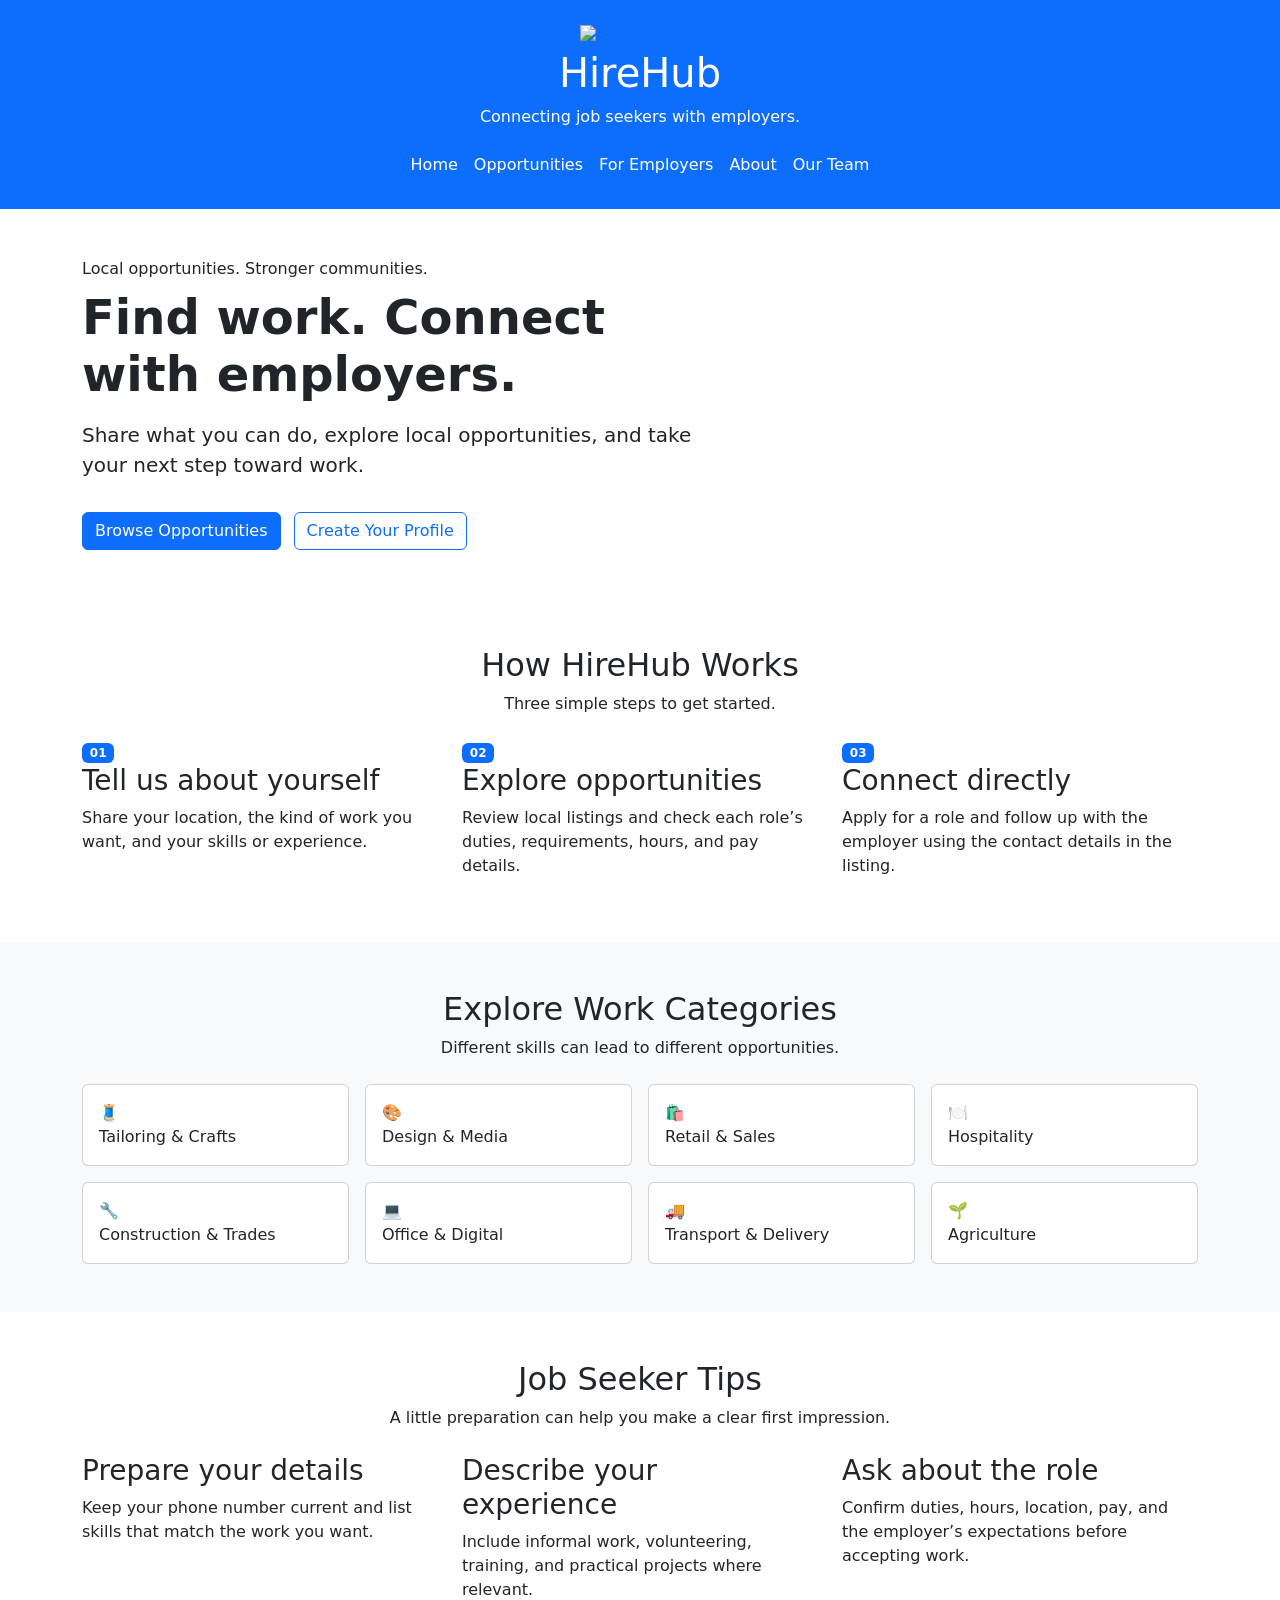
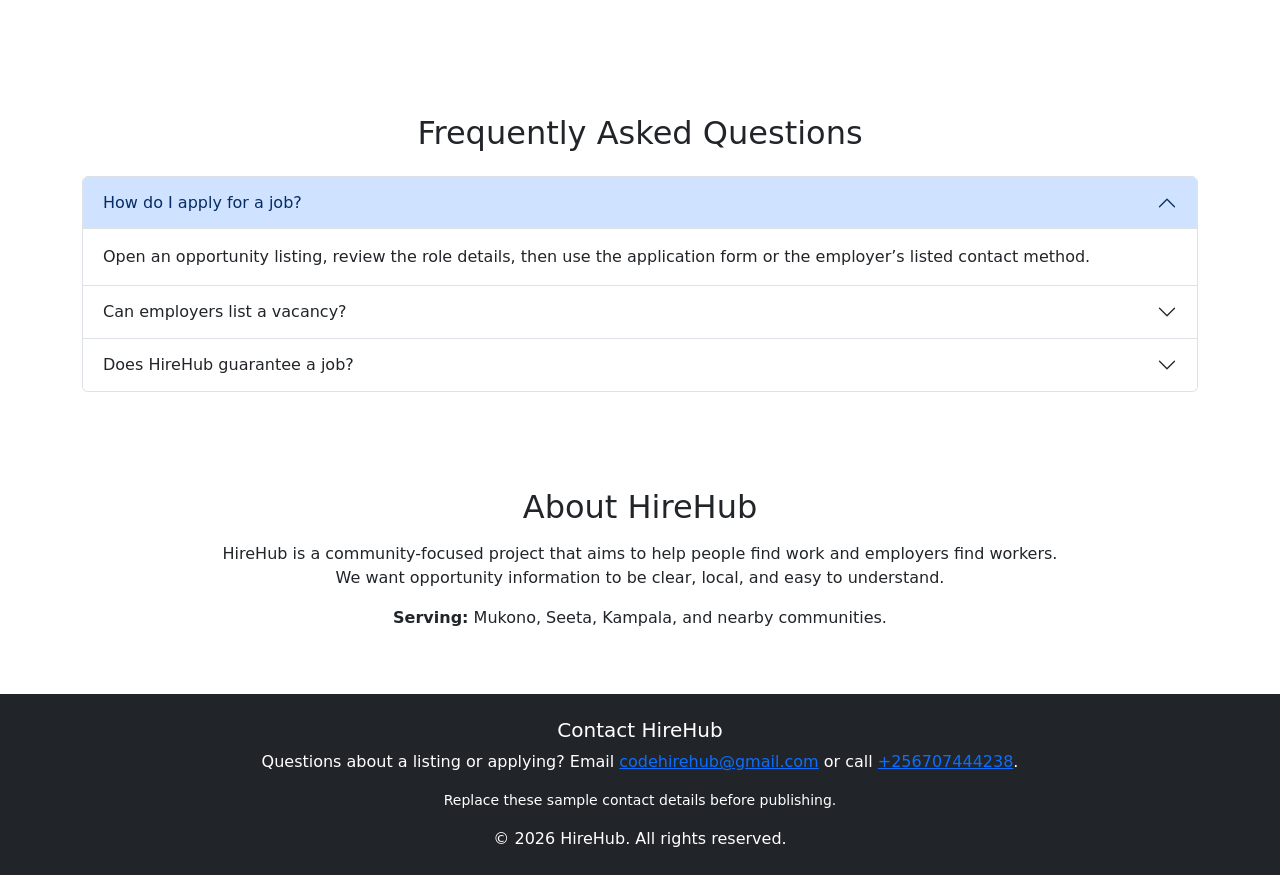
==== index.html @ 18405174 "Fix link to 'Our Team' page in index.html" ====
<!DOCTYPE html>
<html lang="en">
<head>
    <meta charset="UTF-8">
    <meta name="viewport" content="width=device-width, initial-scale=1.0">
    <meta name="description" content="HireHub connects job seekers and employers in their communities.">
    <title>HireHub | Find Work and Workers</title>
    <link href="https://cdn.jsdelivr.net/npm/bootstrap@5.3.8/dist/css/bootstrap.min.css" rel="stylesheet">
    
</head>
<body>
<header class="bg-primary text-white text-center py-4">
    <a href="index.html" aria-label="HireHub home"><img src="images/logo.jpeg" alt="HireHub logo" class="img-fluid w-25"></a>
    <h1>HireHub</h1>
    <p>Connecting job seekers with employers.</p>
    <nav class="navbar justify-content-center" aria-label="Main navigation">
        <a class="nav-link text-white mx-2" href="#home">Home</a>
        <a class="nav-link text-white mx-2" href="opportunities.html">Opportunities</a>
        <a class="nav-link text-white mx-2" href="employers.html">For Employers</a>
        <a class="nav-link text-white mx-2" href="#about">About</a>
        <a class="nav-link text-white mx-2" href="Ourteam.html">Our Team</a>
    </nav>
</header>
<main>
    <section id="home" class="container py-5"><div class="row align-items-center g-4"><div class="col-lg-7 text-center text-lg-start">
        <span class="eyebrow">Local opportunities. Stronger communities.</span>
        <h2 class="display-5 fw-bold mt-2">Find work. Connect with employers.</h2>
        <p class="lead mt-3">Share what you can do, explore local opportunities, and take your next step toward work.</p>
        <a href="opportunities.html" class="btn btn-primary mt-3 me-2">Browse Opportunities</a>
        <a href="register.html" class="btn btn-outline-primary mt-3">Create Your Profile</a>
    </section>

    <section class="container py-5" id="how-it-works">
        <div class="text-center mb-4"><h2>How HireHub Works</h2><p>Three simple steps to get started.</p></div>
        <div class="row g-4">
            <div class="col-md-4"><article class="info-card h-100"><span class="badge bg-primary">01</span><h3>Tell us about yourself</h3><p>Share your location, the kind of work you want, and your skills or experience.</p></article></div>
            <div class="col-md-4"><article class="info-card h-100"><span class="badge bg-primary">02</span><h3>Explore opportunities</h3><p>Review local listings and check each role’s duties, requirements, hours, and pay details.</p></article></div>
            <div class="col-md-4"><article class="info-card h-100"><span class="badge bg-primary">03</span><h3>Connect directly</h3><p>Apply for a role and follow up with the employer using the contact details in the listing.</p></article></div>
        </div>
    </section>

    <section class="bg-light py-5" id="categories">
        <div class="container"><div class="text-center mb-4"><h2>Explore Work Categories</h2><p>Different skills can lead to different opportunities.</p></div>
            <div class="row g-3">
                <div class="col-6 col-md-4 col-lg-3"><a class="card p-3 text-decoration-none text-dark" href="opportunities.html">🧵 <span>Tailoring & Crafts</span></a></div>
                <div class="col-6 col-md-4 col-lg-3"><a class="card p-3 text-decoration-none text-dark" href="opportunities.html">🎨 <span>Design & Media</span></a></div>
                <div class="col-6 col-md-4 col-lg-3"><a class="card p-3 text-decoration-none text-dark" href="opportunities.html">🛍️ <span>Retail & Sales</span></a></div>
                <div class="col-6 col-md-4 col-lg-3"><a class="card p-3 text-decoration-none text-dark" href="opportunities.html">🍽️ <span>Hospitality</span></a></div>
                <div class="col-6 col-md-4 col-lg-3"><a class="card p-3 text-decoration-none text-dark" href="opportunities.html">🔧 <span>Construction & Trades</span></a></div>
                <div class="col-6 col-md-4 col-lg-3"><a class="card p-3 text-decoration-none text-dark" href="opportunities.html">💻 <span>Office & Digital</span></a></div>
                <div class="col-6 col-md-4 col-lg-3"><a class="card p-3 text-decoration-none text-dark" href="opportunities.html">🚚 <span>Transport & Delivery</span></a></div>
                <div class="col-6 col-md-4 col-lg-3"><a class="card p-3 text-decoration-none text-dark" href="opportunities.html">🌱 <span>Agriculture</span></a></div>
            </div>
        </div>
    </section>

    <section class="container py-5" id="tips"><div class="text-center mb-4"><h2>Job Seeker Tips</h2><p>A little preparation can help you make a clear first impression.</p></div>
        <div class="row g-4"><div class="col-md-4"><article class="info-card h-100"><h3>Prepare your details</h3><p>Keep your phone number current and list skills that match the work you want.</p></article></div><div class="col-md-4"><article class="info-card h-100"><h3>Describe your experience</h3><p>Include informal work, volunteering, training, and practical projects where relevant.</p></article></div><div class="col-md-4"><article class="info-card h-100"><h3>Ask about the role</h3><p>Confirm duties, hours, location, pay, and the employer’s expectations before accepting work.</p></article></div></div>
    </section>

    <section id="faq" class="section-tint py-5"><div class="container"><div class="text-center mb-4"><h2>Frequently Asked Questions</h2></div><div class="accordion" id="faqList">
        <div class="accordion-item"><h3 class="accordion-header"><button class="accordion-button" type="button" data-bs-toggle="collapse" data-bs-target="#faqOne">How do I apply for a job?</button></h3><div id="faqOne" class="accordion-collapse collapse show" data-bs-parent="#faqList"><div class="accordion-body">Open an opportunity listing, review the role details, then use the application form or the employer’s listed contact method.</div></div></div>
        <div class="accordion-item"><h3 class="accordion-header"><button class="accordion-button collapsed" type="button" data-bs-toggle="collapse" data-bs-target="#faqTwo">Can employers list a vacancy?</button></h3><div id="faqTwo" class="accordion-collapse collapse" data-bs-parent="#faqList"><div class="accordion-body">Yes. Use the vacancy form and include clear information about duties, location, schedule, pay, and how applicants can reach you.</div></div></div>
        <div class="accordion-item"><h3 class="accordion-header"><button class="accordion-button collapsed" type="button" data-bs-toggle="collapse" data-bs-target="#faqThree">Does HireHub guarantee a job?</button></h3><div id="faqThree" class="accordion-collapse collapse" data-bs-parent="#faqList"><div class="accordion-body">No. HireHub helps people discover opportunities and connect with employers. Employers make their own hiring decisions.</div></div></div>
    </div></div></section>

    <section id="about" class="container py-5 text-center"><h2>About HireHub</h2><p class="mt-3 mx-auto w-75">HireHub is a community-focused project that aims to help people find work and employers find workers. We want opportunity information to be clear, local, and easy to understand.</p><p><strong>Serving:</strong> Mukono, Seeta, Kampala, and nearby communities.</p></section>
</main>
<footer class="bg-dark text-white text-center p-4" id="contact"><h2 class="h5">Contact HireHub</h2><p>Questions about a listing or applying? Email <a href="mailto:codehirehub@gmail.com">codehirehub@gmail.com</a> or call <a href="tel:+256707444238">+256707444238</a>.</p><p class="small">Replace these sample contact details before publishing.</p><p class="mb-0">&copy; 2026 HireHub. All rights reserved.</p></footer>
<script src="https://cdn.jsdelivr.net/npm/bootstrap@5.3.8/dist/js/bootstrap.bundle.min.js"></script>
</body>
</html>
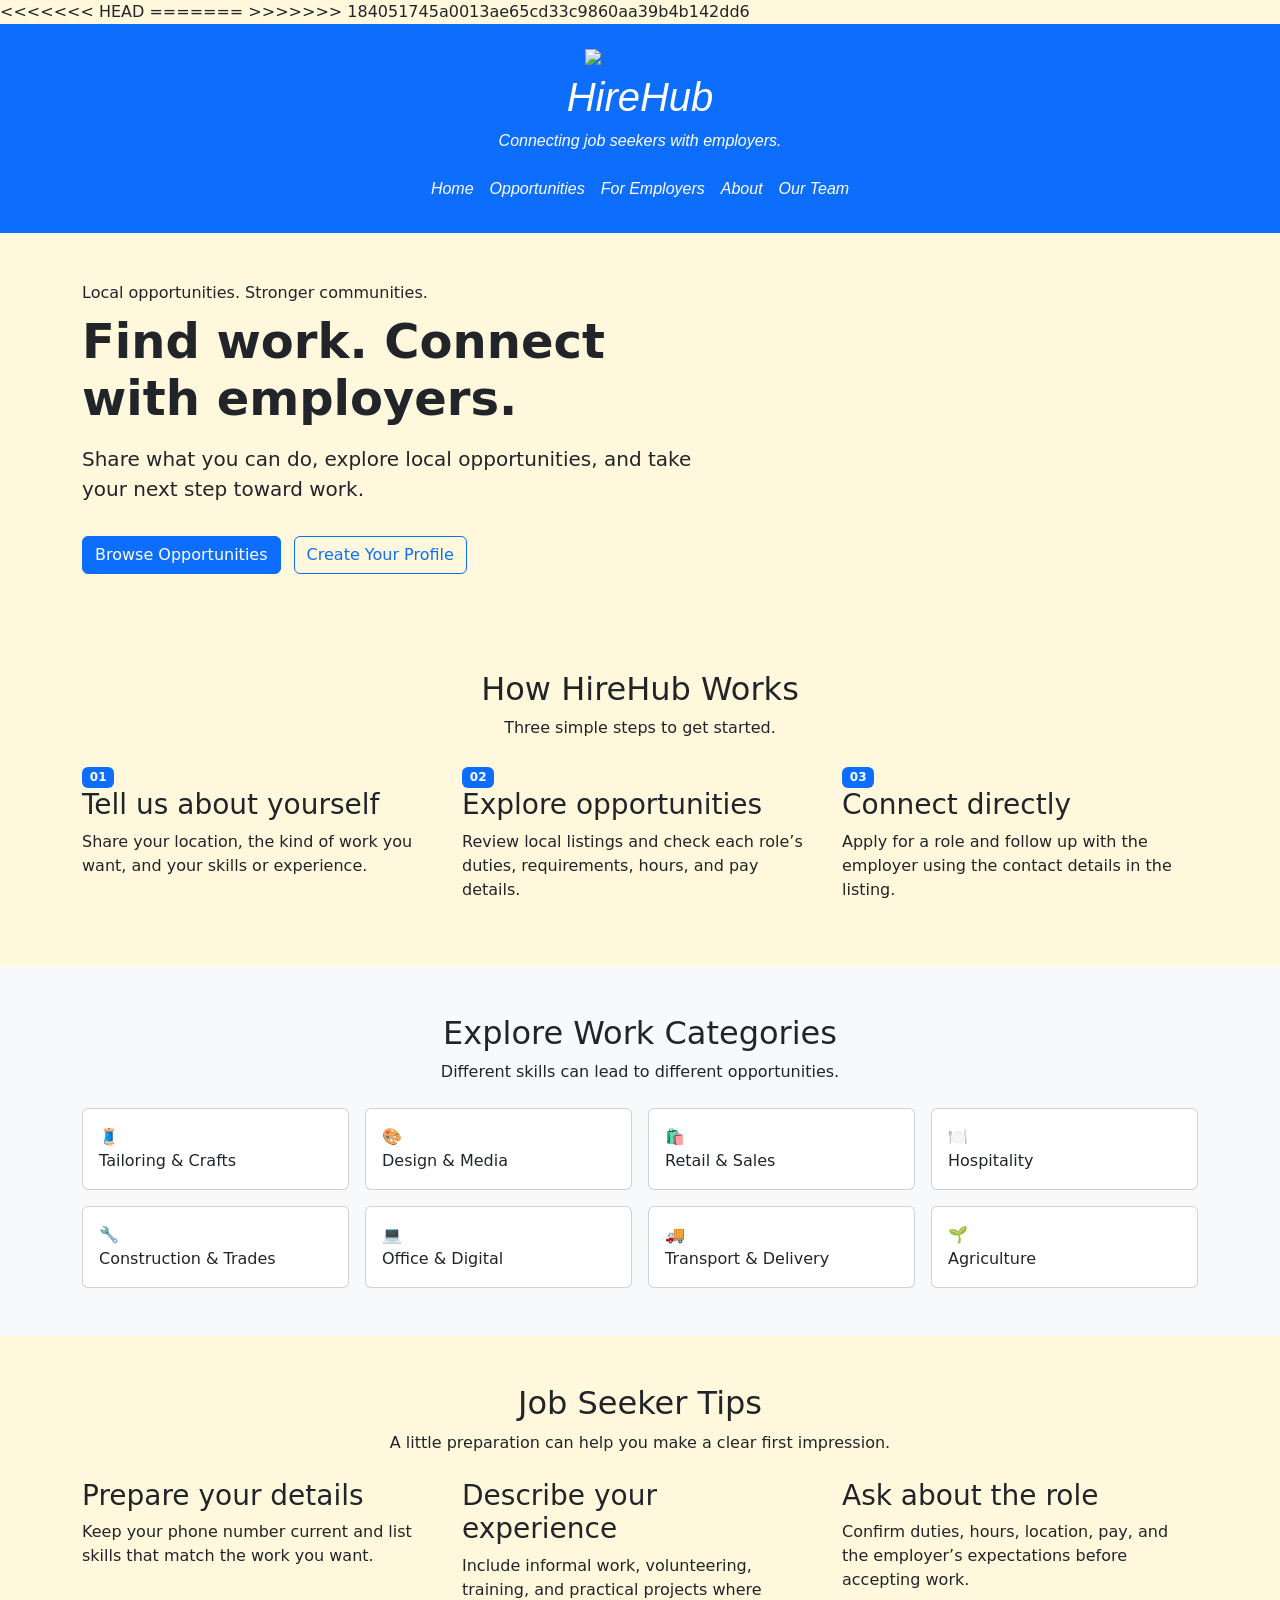
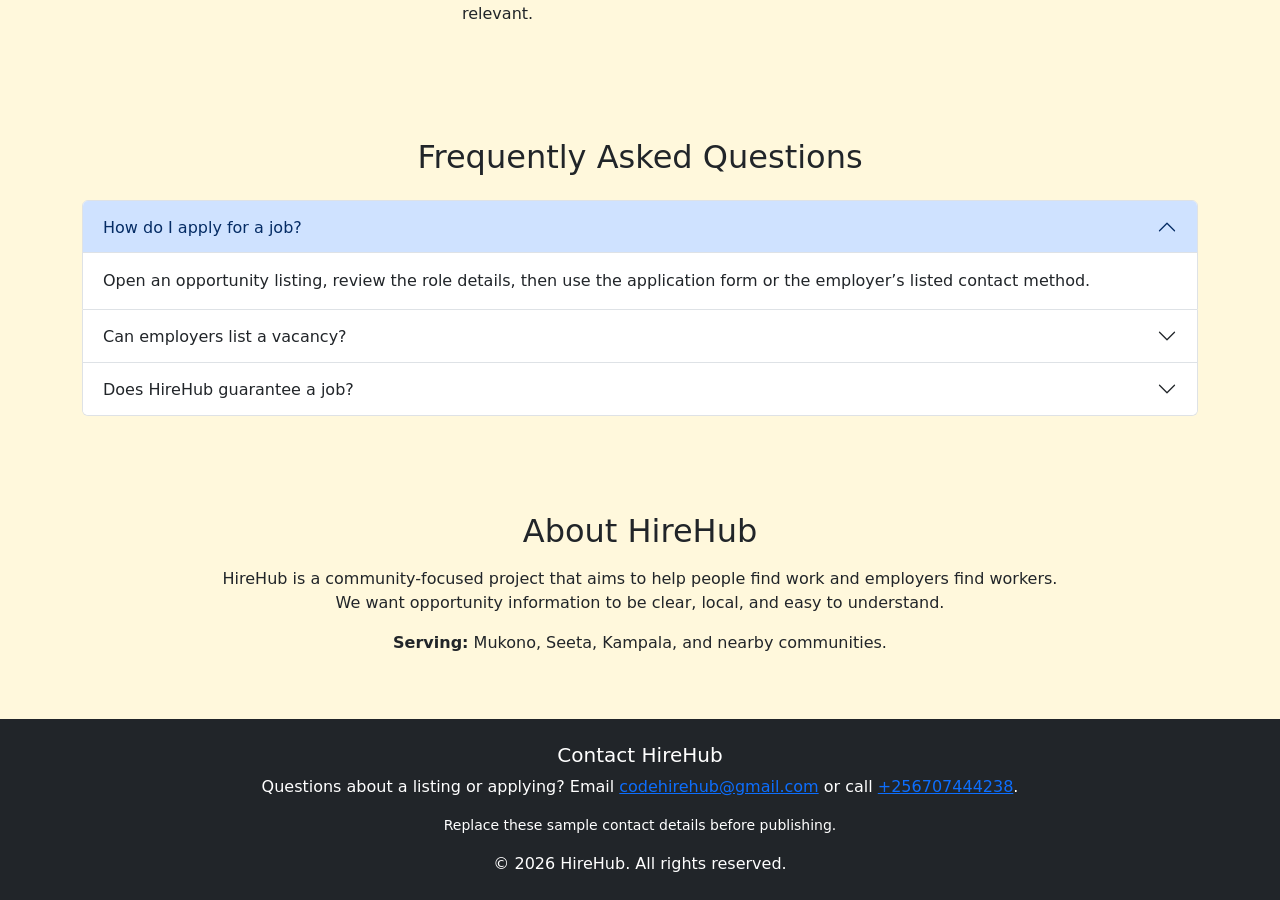
==== commit a3e25131: "recent changes" ====
--- a/index.html
+++ b/index.html
@@ -6,7 +6,11 @@
     <meta name="description" content="HireHub connects job seekers and employers in their communities.">
     <title>HireHub | Find Work and Workers</title>
     <link href="https://cdn.jsdelivr.net/npm/bootstrap@5.3.8/dist/css/bootstrap.min.css" rel="stylesheet">
+<<<<<<< HEAD
+    <link rel="stylesheet" href="index.css">
+=======
     
+>>>>>>> 184051745a0013ae65cd33c9860aa39b4b142dd6
 </head>
 <body>
 <header class="bg-primary text-white text-center py-4">
--- a/index.css
+++ b/index.css
@@ -0,0 +1,9 @@
+header{
+    font-size: medium;
+    font-family: sans-serif;
+    font-style: oblique;
+}
+body{
+    background-color: cornsilk;
+    background-attachment: fixed;
+}
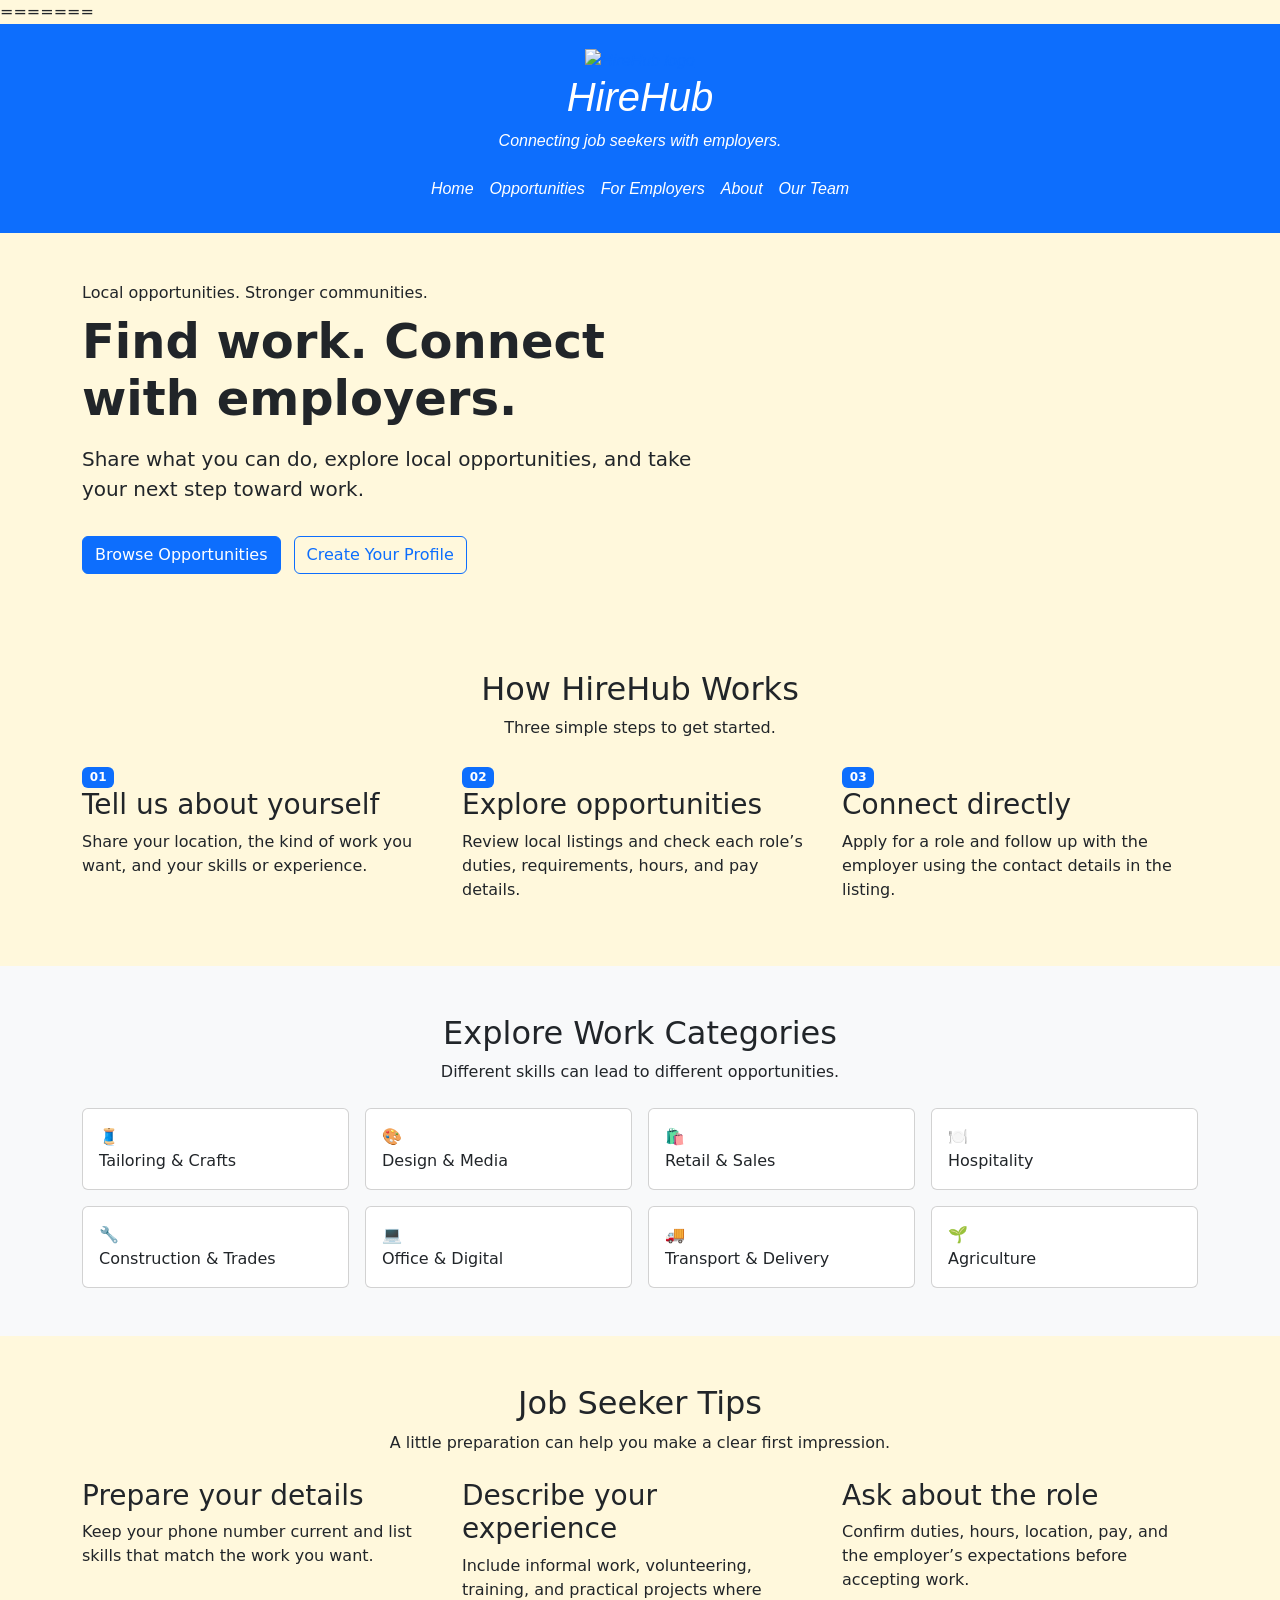
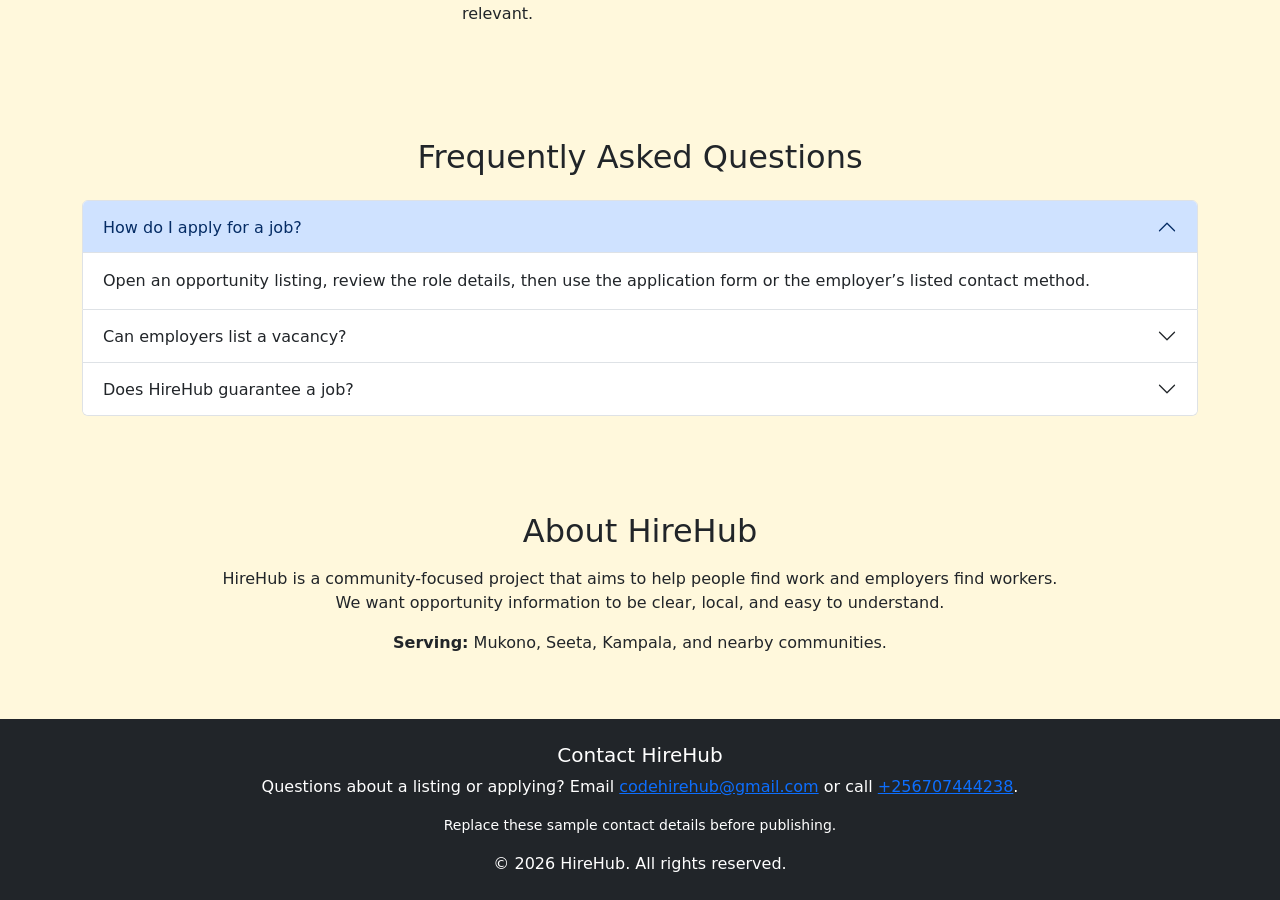
==== commit 979d18d8: "header" ====
--- a/index.html
+++ b/index.html
@@ -6,11 +6,11 @@
     <meta name="description" content="HireHub connects job seekers and employers in their communities.">
     <title>HireHub | Find Work and Workers</title>
     <link href="https://cdn.jsdelivr.net/npm/bootstrap@5.3.8/dist/css/bootstrap.min.css" rel="stylesheet">
-<<<<<<< HEAD
+
     <link rel="stylesheet" href="index.css">
 =======
     
->>>>>>> 184051745a0013ae65cd33c9860aa39b4b142dd6
+
 </head>
 <body>
 <header class="bg-primary text-white text-center py-4">
--- a/index.css
+++ b/index.css
@@ -5,5 +5,8 @@
 }
 body{
     background-color: cornsilk;
-    background-attachment: fixed;
 }
+.site-header{
+    display:flex;
+    padding: 20px;
+}
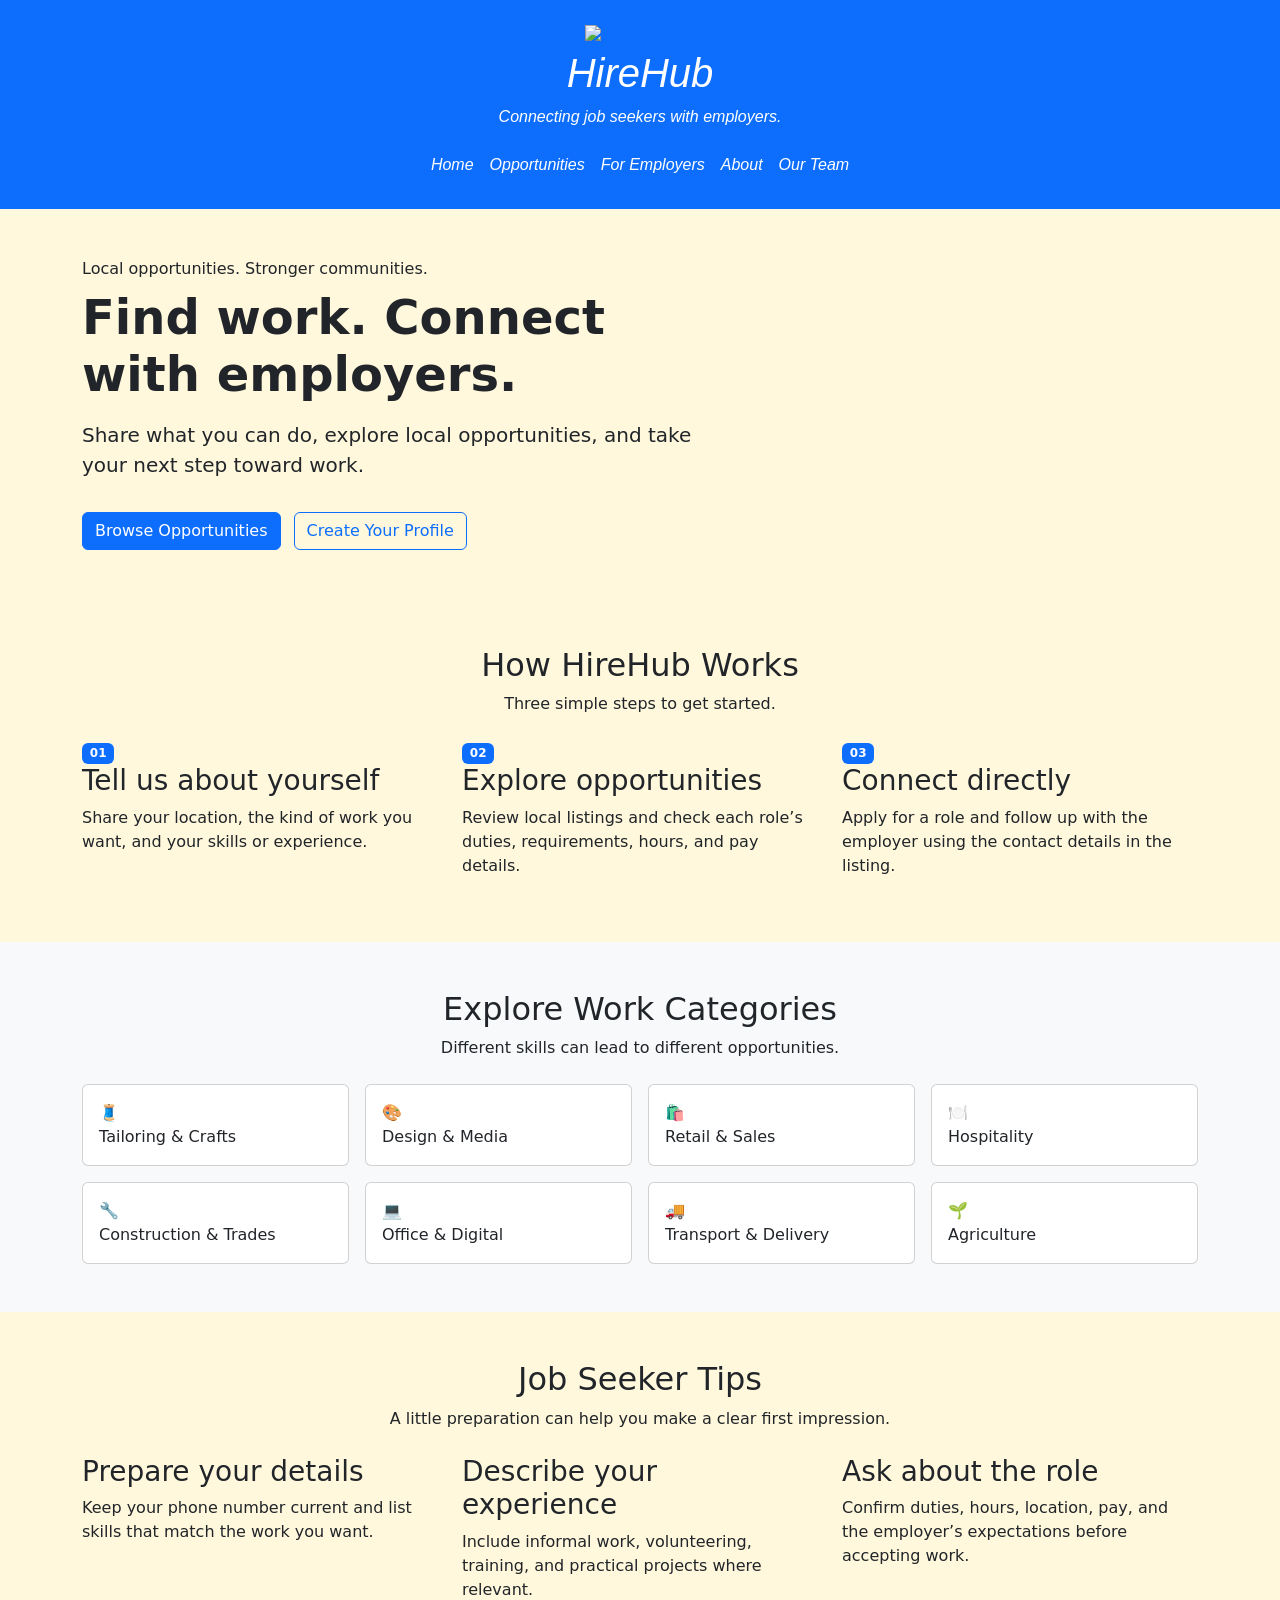
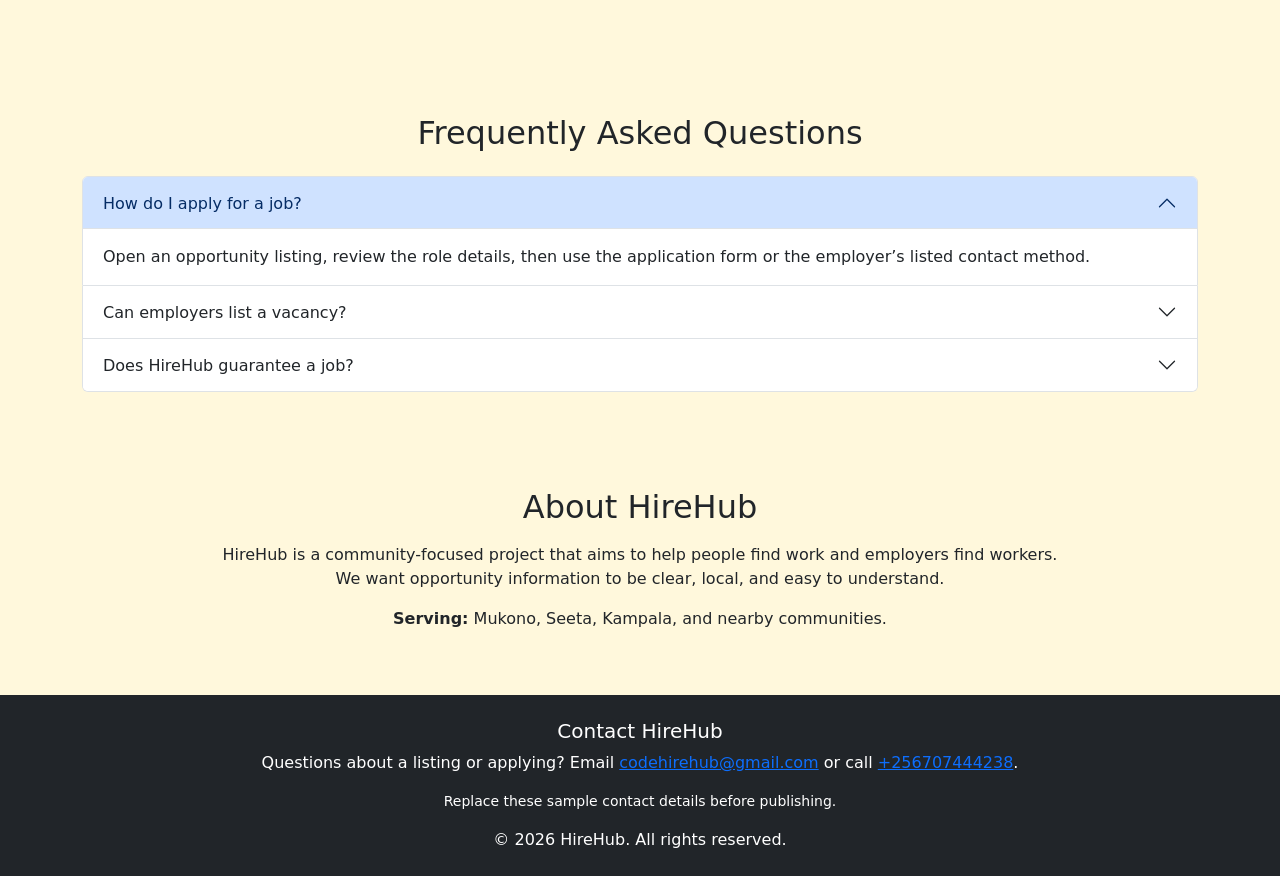
==== commit e05d4ac7: "Remove duplicate stylesheet link in index.html" ====
--- a/index.html
+++ b/index.html
@@ -6,11 +6,9 @@
     <meta name="description" content="HireHub connects job seekers and employers in their communities.">
     <title>HireHub | Find Work and Workers</title>
     <link href="https://cdn.jsdelivr.net/npm/bootstrap@5.3.8/dist/css/bootstrap.min.css" rel="stylesheet">
+ <link rel="stylesheet" href="index.css">
 
-    <link rel="stylesheet" href="index.css">
-=======
     
-
 </head>
 <body>
 <header class="bg-primary text-white text-center py-4">
--- a/index.css
+++ b/index.css
@@ -10,3 +10,7 @@
     display:flex;
     padding: 20px;
 }
+.opportunity-card:hover{
+    background-color:cornsilk;
+    border-color:black ;
+}
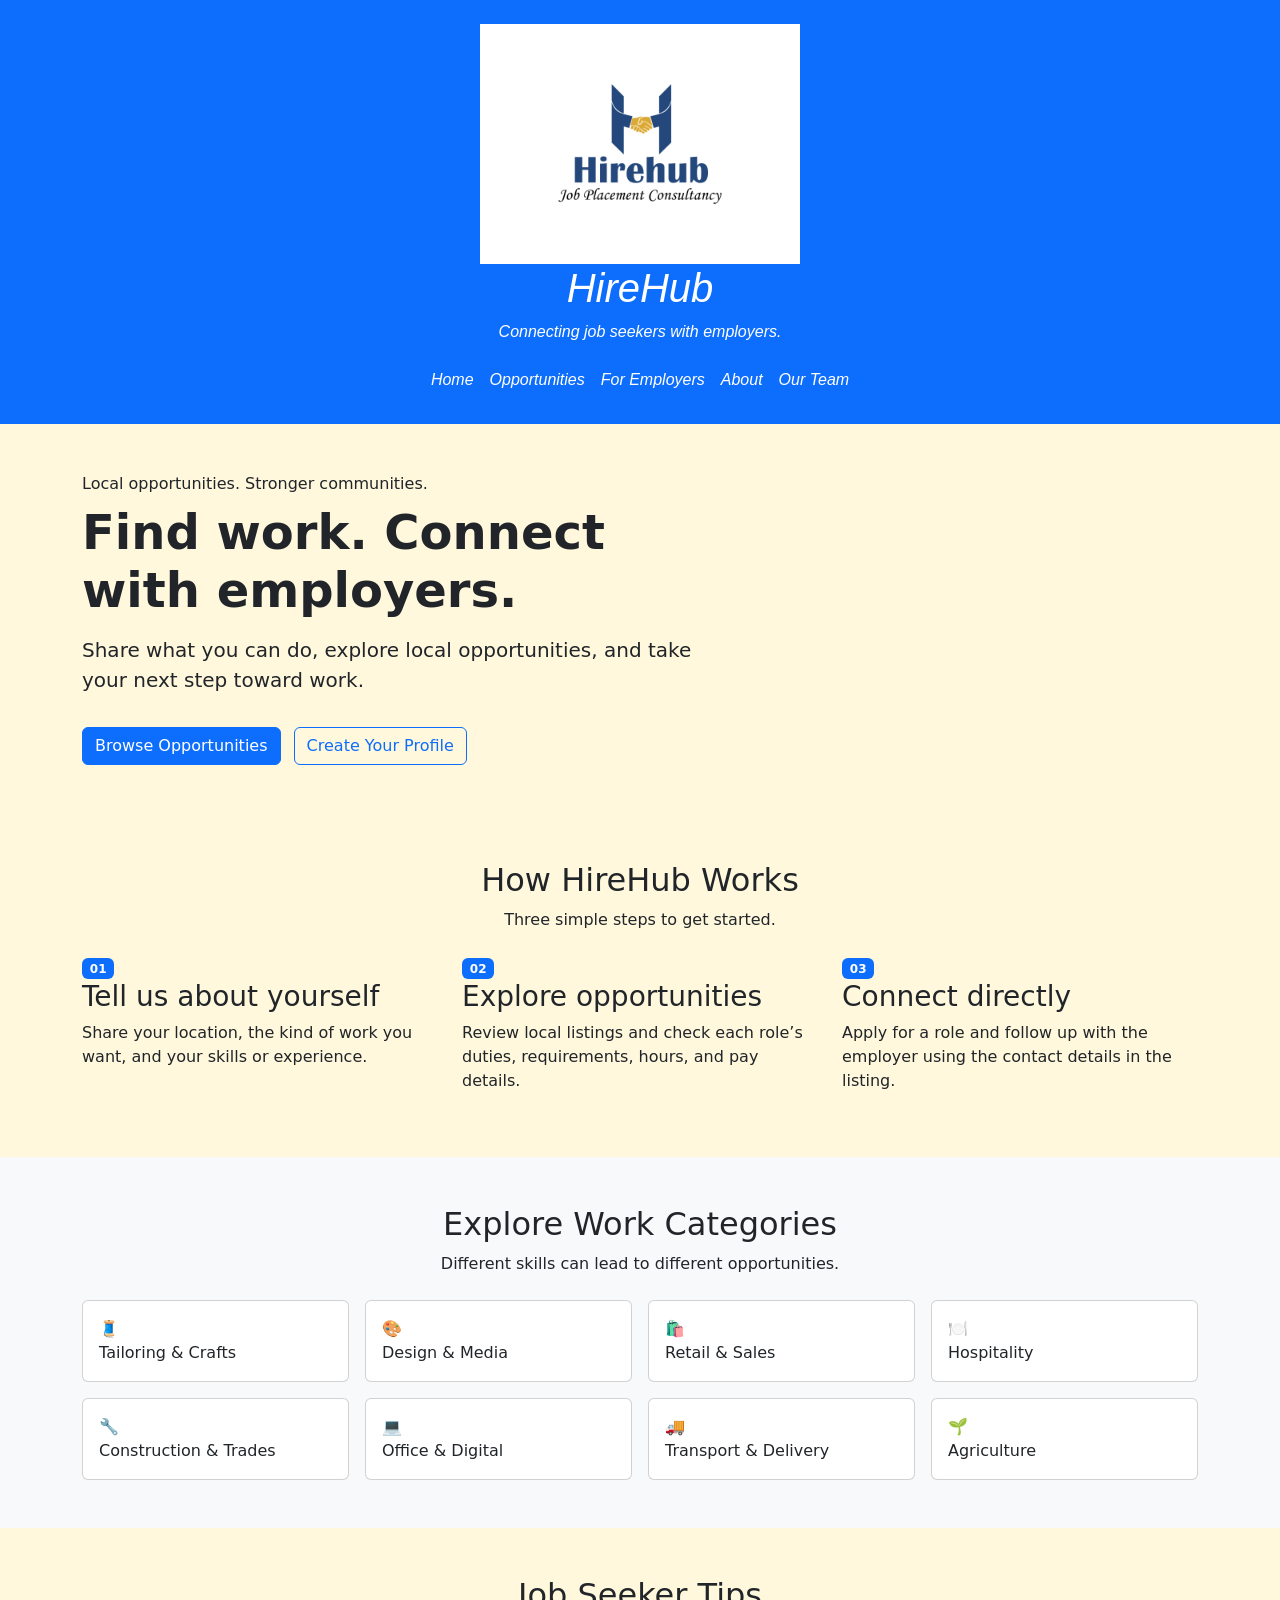
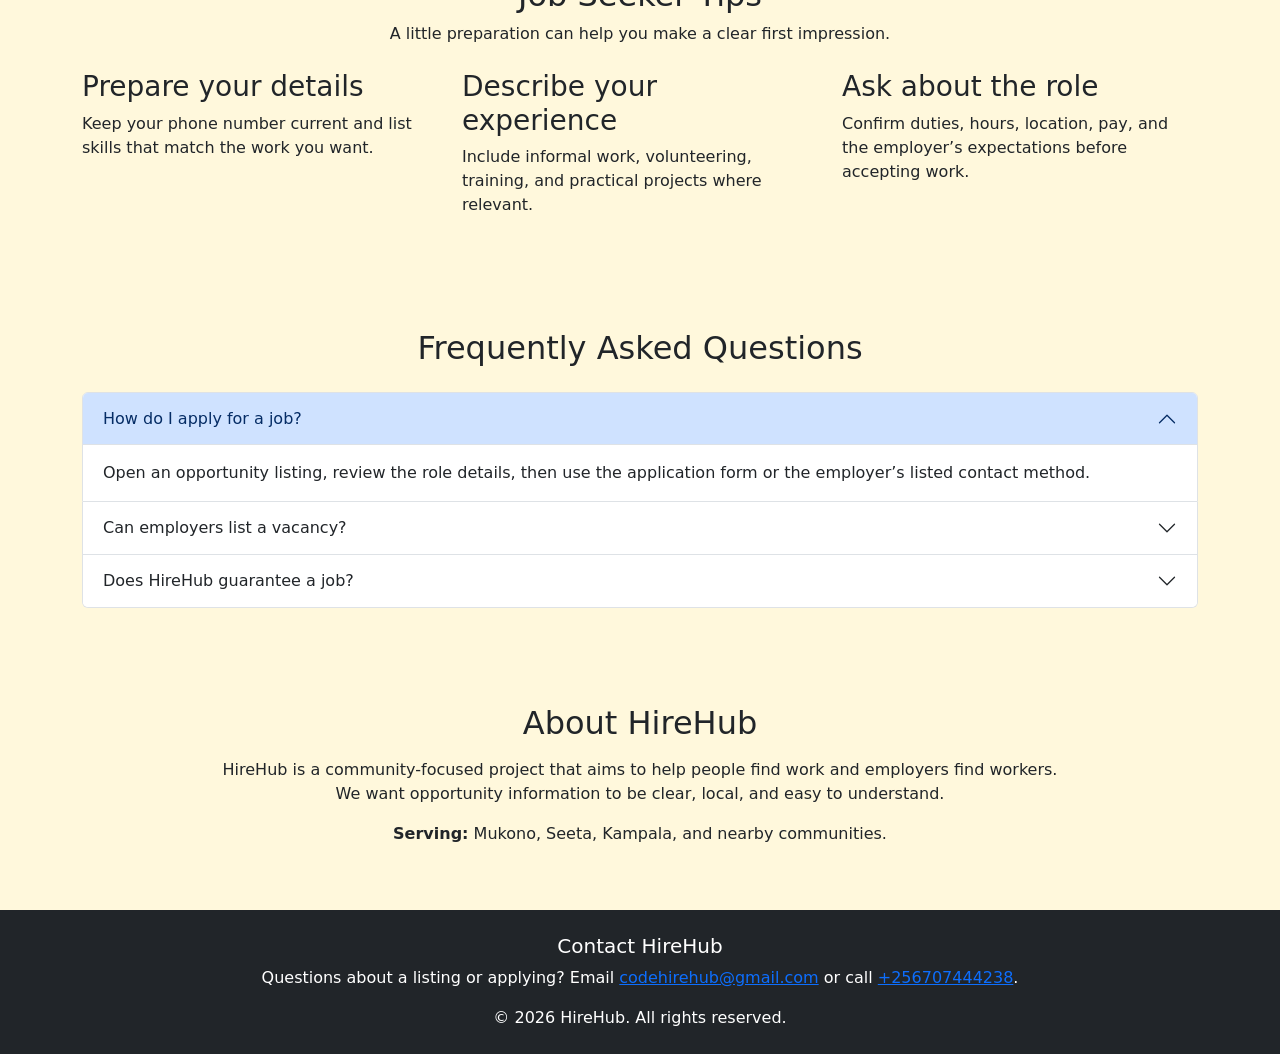
==== commit 437013b6: "Remove duplicate footer in index.html Removed duplicate footer section and retained contact informat" ====
--- a/index.html
+++ b/index.html
@@ -68,7 +68,7 @@
 
     <section id="about" class="container py-5 text-center"><h2>About HireHub</h2><p class="mt-3 mx-auto w-75">HireHub is a community-focused project that aims to help people find work and employers find workers. We want opportunity information to be clear, local, and easy to understand.</p><p><strong>Serving:</strong> Mukono, Seeta, Kampala, and nearby communities.</p></section>
 </main>
-<footer class="bg-dark text-white text-center p-4" id="contact"><h2 class="h5">Contact HireHub</h2><p>Questions about a listing or applying? Email <a href="mailto:codehirehub@gmail.com">codehirehub@gmail.com</a> or call <a href="tel:+256707444238">+256707444238</a>.</p><p class="small">Replace these sample contact details before publishing.</p><p class="mb-0">&copy; 2026 HireHub. All rights reserved.</p></footer>
+<footer class="bg-dark text-white text-center p-4" id="contact"><h2 class="h5">Contact HireHub</h2><p>Questions about a listing or applying? Email <a href="mailto:codehirehub@gmail.com">codehirehub@gmail.com</a> or call <a href="tel:+256707444238">+256707444238</a>.</p><p class="mb-0">&copy; 2026 HireHub. All rights reserved.</p></footer>
 <script src="https://cdn.jsdelivr.net/npm/bootstrap@5.3.8/dist/js/bootstrap.bundle.min.js"></script>
 </body>
 </html>
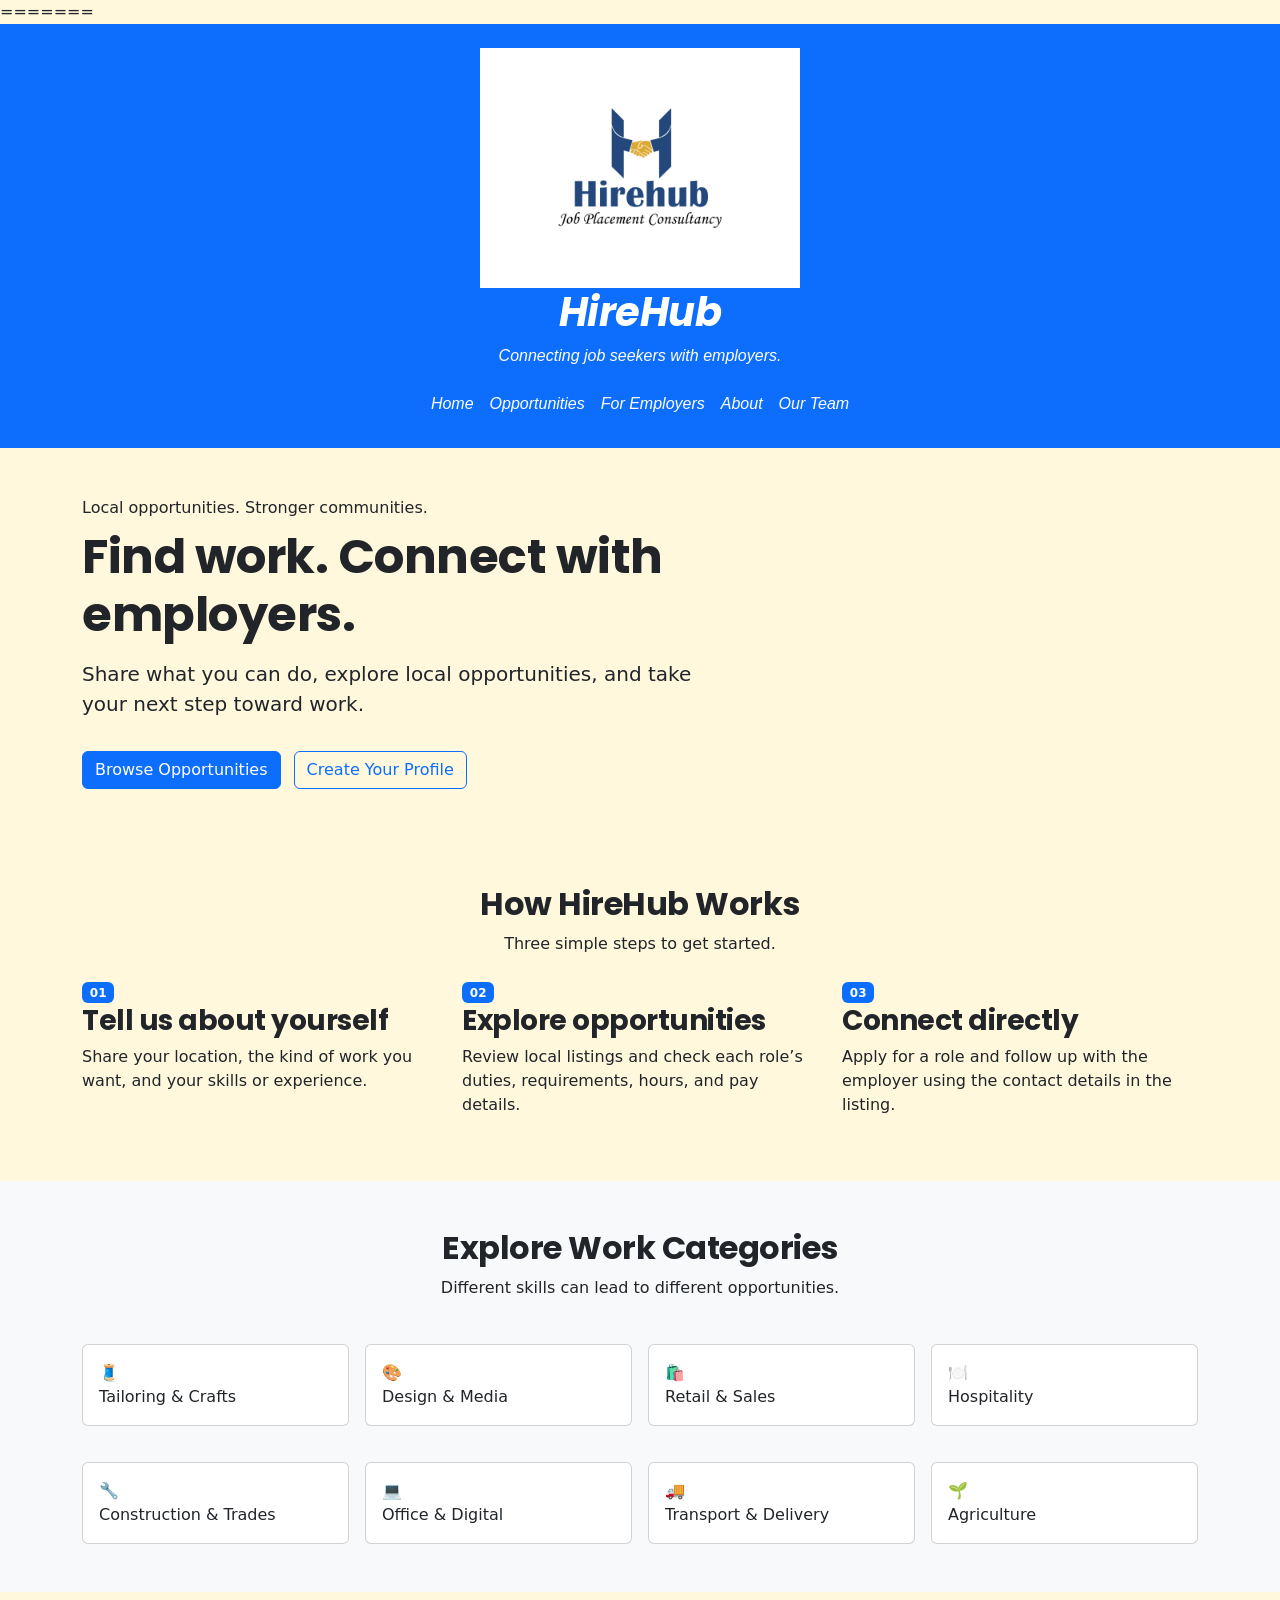
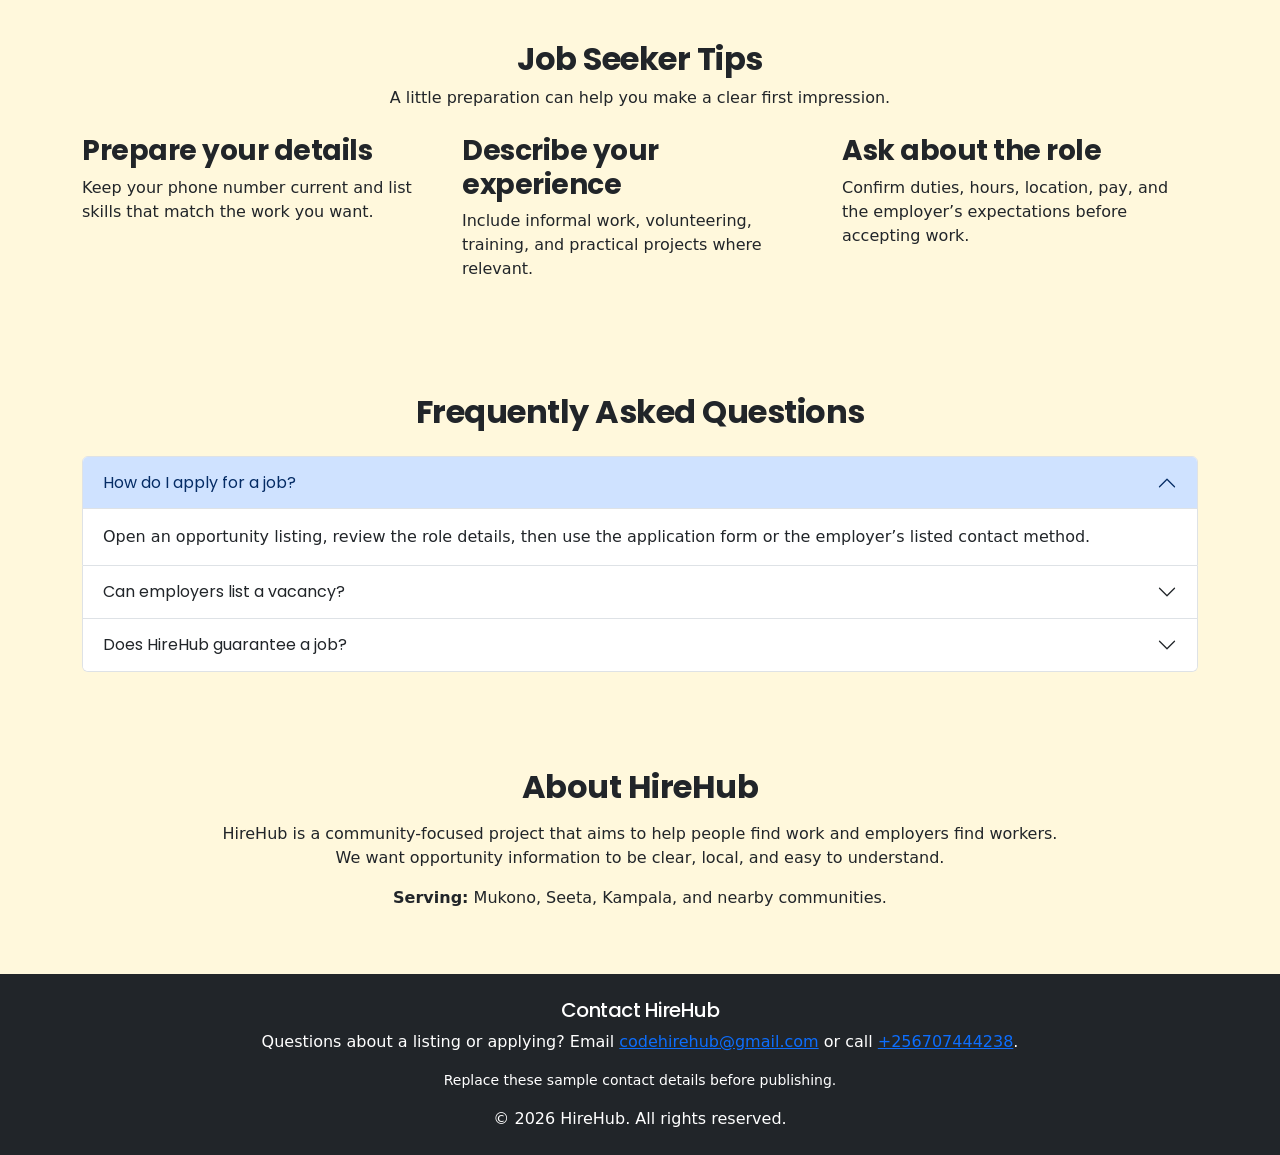
==== commit 0b63d32d: "font family" ====
--- a/index.html
+++ b/index.html
@@ -6,9 +6,11 @@
     <meta name="description" content="HireHub connects job seekers and employers in their communities.">
     <title>HireHub | Find Work and Workers</title>
     <link href="https://cdn.jsdelivr.net/npm/bootstrap@5.3.8/dist/css/bootstrap.min.css" rel="stylesheet">
- <link rel="stylesheet" href="index.css">
+<link href="https://fonts.googleapis.com/css2?family=Poppins:wght@600;700;800&display=swap" rel="stylesheet">
+    <link rel="stylesheet" href="index.css">
+=======
+    
 
-    
 </head>
 <body>
 <header class="bg-primary text-white text-center py-4">
@@ -68,7 +70,7 @@
 
     <section id="about" class="container py-5 text-center"><h2>About HireHub</h2><p class="mt-3 mx-auto w-75">HireHub is a community-focused project that aims to help people find work and employers find workers. We want opportunity information to be clear, local, and easy to understand.</p><p><strong>Serving:</strong> Mukono, Seeta, Kampala, and nearby communities.</p></section>
 </main>
-<footer class="bg-dark text-white text-center p-4" id="contact"><h2 class="h5">Contact HireHub</h2><p>Questions about a listing or applying? Email <a href="mailto:codehirehub@gmail.com">codehirehub@gmail.com</a> or call <a href="tel:+256707444238">+256707444238</a>.</p><p class="mb-0">&copy; 2026 HireHub. All rights reserved.</p></footer>
+<footer class="bg-dark text-white text-center p-4" id="contact"><h2 class="h5">Contact HireHub</h2><p>Questions about a listing or applying? Email <a href="mailto:codehirehub@gmail.com">codehirehub@gmail.com</a> or call <a href="tel:+256707444238">+256707444238</a>.</p><p class="small">Replace these sample contact details before publishing.</p><p class="mb-0">&copy; 2026 HireHub. All rights reserved.</p></footer>
 <script src="https://cdn.jsdelivr.net/npm/bootstrap@5.3.8/dist/js/bootstrap.bundle.min.js"></script>
 </body>
 </html>
--- a/index.css
+++ b/index.css
@@ -1,3 +1,11 @@
+/* CHANGE ALL HEADINGS AT ONCE */
+h1, h2, h3, h4, h5, h6 {
+  font-family: 'Poppins', sans-serif;
+  font-weight: 700;
+  letter-spacing: -0.5px;
+}
+
+
 header{
     font-size: medium;
     font-family: sans-serif;
@@ -10,7 +18,35 @@
     display:flex;
     padding: 20px;
 }
-.opportunity-card:hover{
-    background-color:cornsilk;
-    border-color:black ;
-}+.logo-circle {
+  width: 50px;
+  height: 50px;
+  background: #1864ff;
+  color: white;
+  border-radius: 50%;
+  display: flex;
+  align-items: center;
+  justify-content: center;
+  font-weight: 800;
+  font-size: 22px;
+  margin: 0 auto;
+}
+
+.card {
+  background: white;
+  margin-top: 20px;
+}
+.form-label {
+  color: #6b7280;
+  font-weight: 500;
+}
+input.form-control, select.form-select {
+  border-radius: 8px;
+  border: 1px solid #ddd;
+  padding: 10px;
+}
+button.btn-primary {
+  background: #1864ff;
+  border-radius: 8px;
+  font-weight: 600;
+}
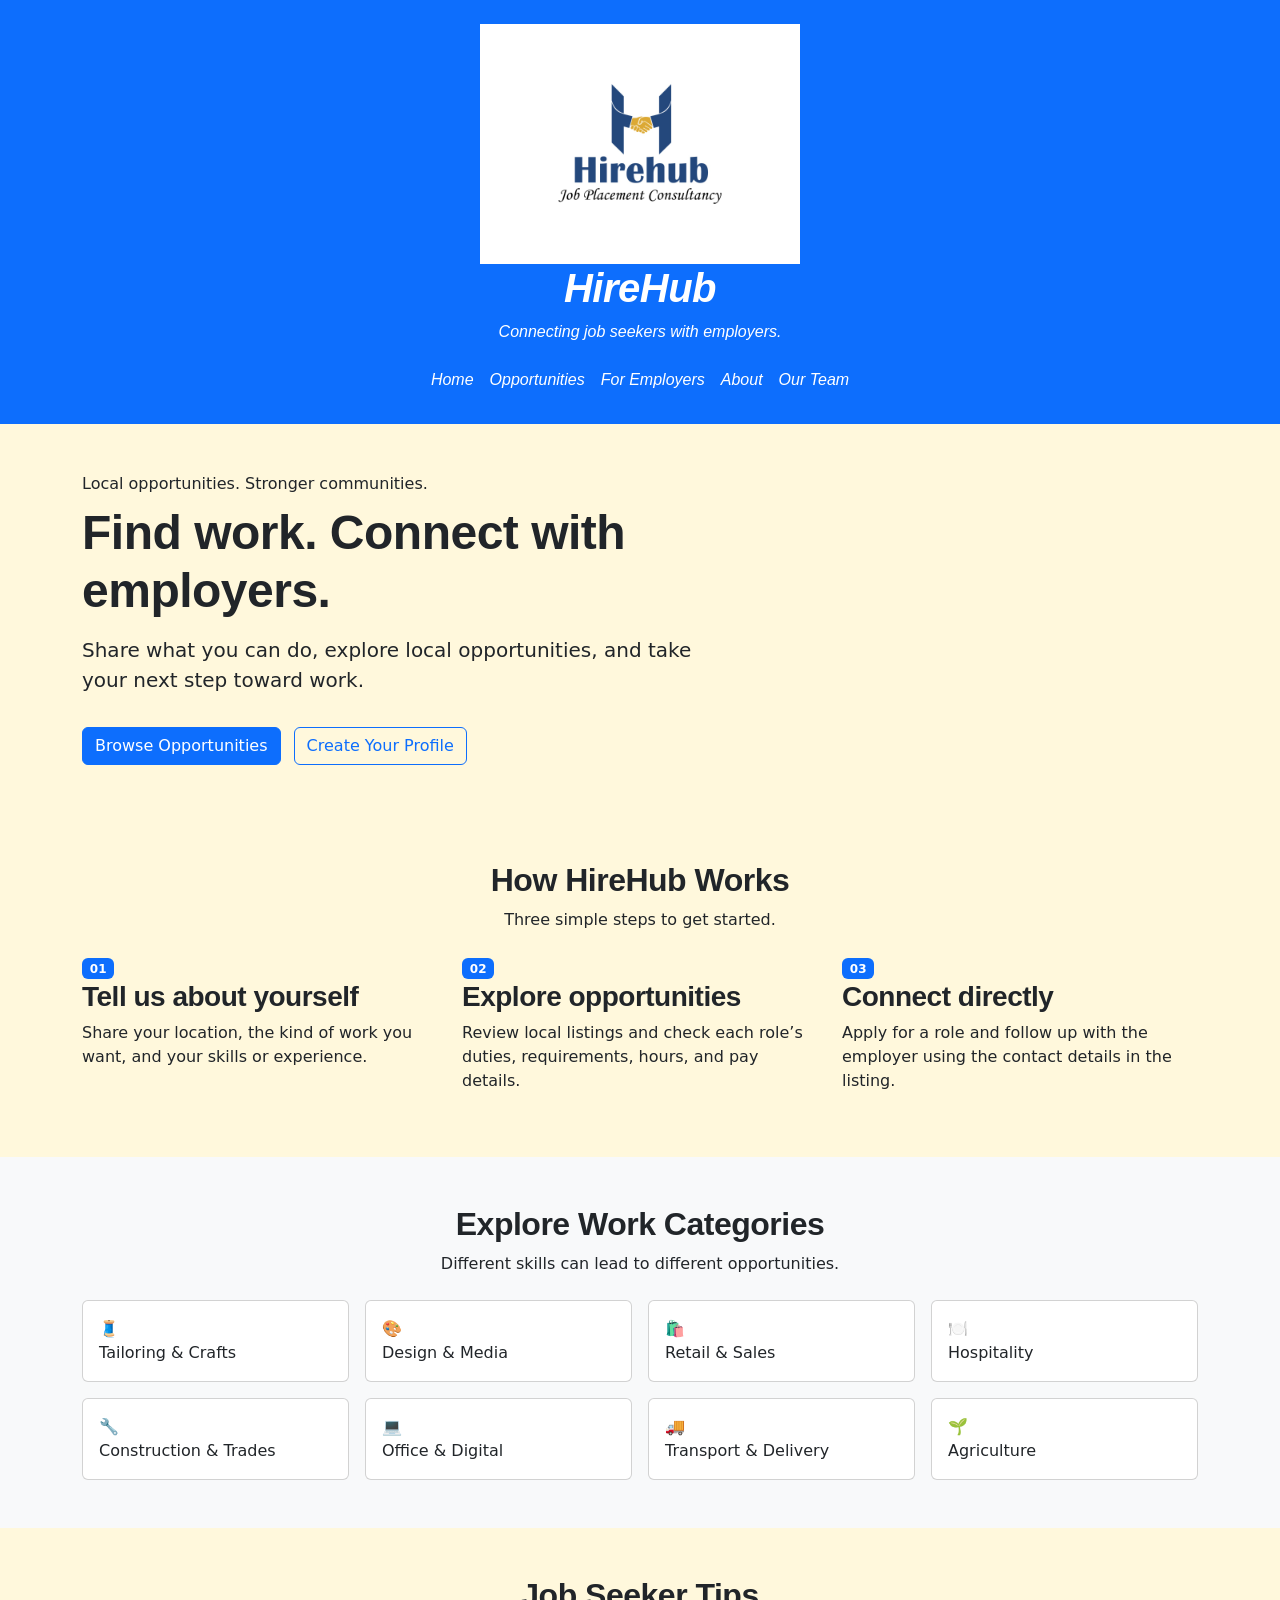
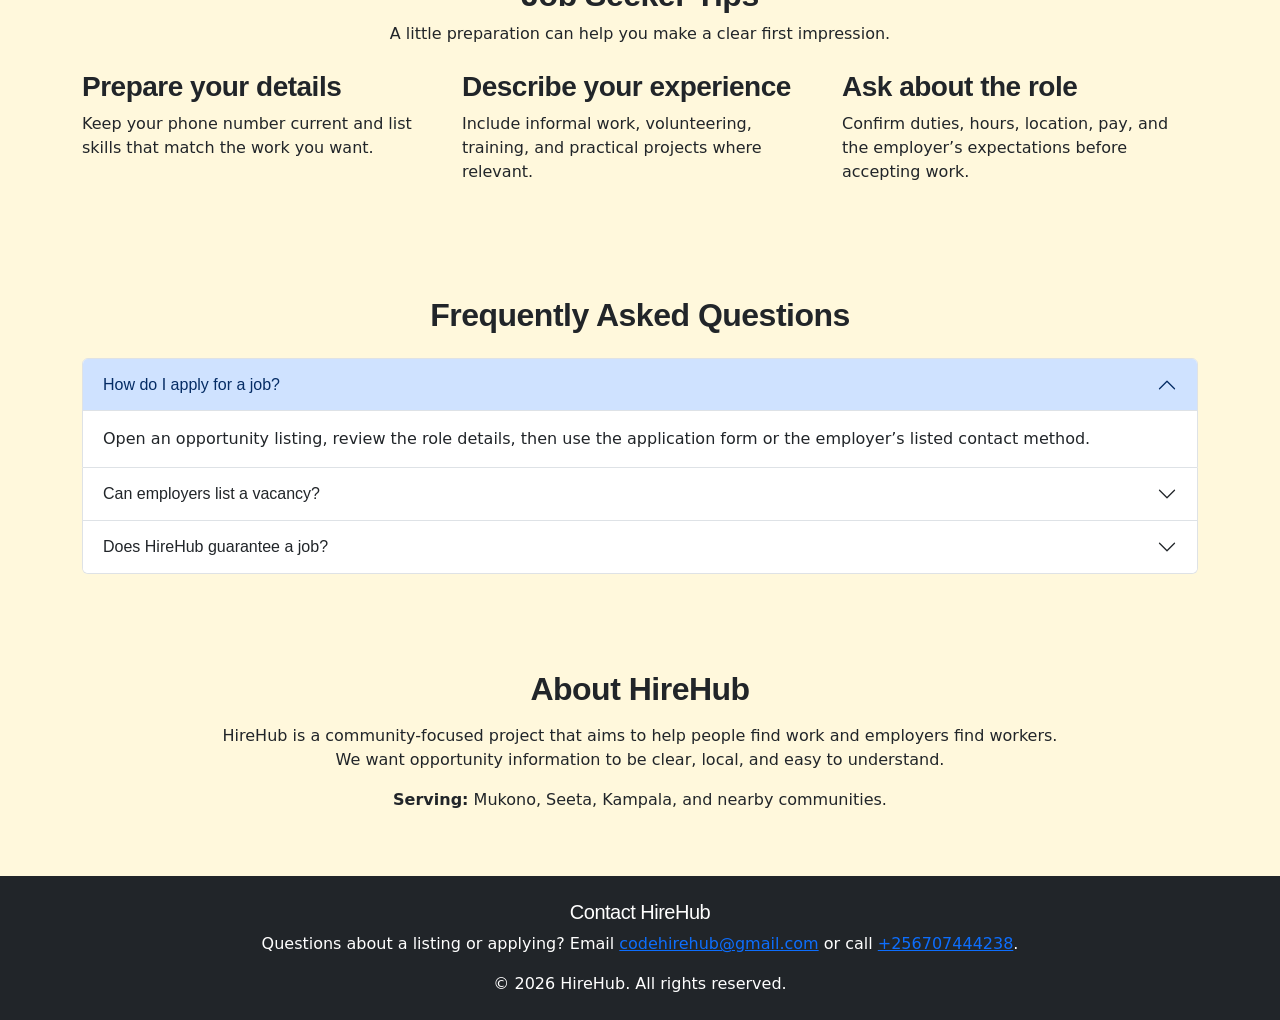
==== commit c29c045f: "font family" ====
--- a/index.html
+++ b/index.html
@@ -5,12 +5,14 @@
     <meta name="viewport" content="width=device-width, initial-scale=1.0">
     <meta name="description" content="HireHub connects job seekers and employers in their communities.">
     <title>HireHub | Find Work and Workers</title>
-    <link href="https://cdn.jsdelivr.net/npm/bootstrap@5.3.8/dist/css/bootstrap.min.css" rel="stylesheet">
+    <link href="https://cdn.jsdelivr.net/npm/bootstrap@5.3.8/dist/css/bootstrap.min.css" rel="stylesheet"
 <link href="https://fonts.googleapis.com/css2?family=Poppins:wght@600;700;800&display=swap" rel="stylesheet">
     <link rel="stylesheet" href="index.css">
-=======
+
+
+ <link rel="stylesheet" href="index.css">
+
     
-
 </head>
 <body>
 <header class="bg-primary text-white text-center py-4">
@@ -70,7 +72,7 @@
 
     <section id="about" class="container py-5 text-center"><h2>About HireHub</h2><p class="mt-3 mx-auto w-75">HireHub is a community-focused project that aims to help people find work and employers find workers. We want opportunity information to be clear, local, and easy to understand.</p><p><strong>Serving:</strong> Mukono, Seeta, Kampala, and nearby communities.</p></section>
 </main>
-<footer class="bg-dark text-white text-center p-4" id="contact"><h2 class="h5">Contact HireHub</h2><p>Questions about a listing or applying? Email <a href="mailto:codehirehub@gmail.com">codehirehub@gmail.com</a> or call <a href="tel:+256707444238">+256707444238</a>.</p><p class="small">Replace these sample contact details before publishing.</p><p class="mb-0">&copy; 2026 HireHub. All rights reserved.</p></footer>
+<footer class="bg-dark text-white text-center p-4" id="contact"><h2 class="h5">Contact HireHub</h2><p>Questions about a listing or applying? Email <a href="mailto:codehirehub@gmail.com">codehirehub@gmail.com</a> or call <a href="tel:+256707444238">+256707444238</a>.</p><p class="mb-0">&copy; 2026 HireHub. All rights reserved.</p></footer>
 <script src="https://cdn.jsdelivr.net/npm/bootstrap@5.3.8/dist/js/bootstrap.bundle.min.js"></script>
 </body>
 </html>
--- a/index.css
+++ b/index.css
@@ -18,35 +18,3 @@
     display:flex;
     padding: 20px;
 }
-.logo-circle {
-  width: 50px;
-  height: 50px;
-  background: #1864ff;
-  color: white;
-  border-radius: 50%;
-  display: flex;
-  align-items: center;
-  justify-content: center;
-  font-weight: 800;
-  font-size: 22px;
-  margin: 0 auto;
-}
-
-.card {
-  background: white;
-  margin-top: 20px;
-}
-.form-label {
-  color: #6b7280;
-  font-weight: 500;
-}
-input.form-control, select.form-select {
-  border-radius: 8px;
-  border: 1px solid #ddd;
-  padding: 10px;
-}
-button.btn-primary {
-  background: #1864ff;
-  border-radius: 8px;
-  font-weight: 600;
-}
--- a/index.css
+++ b/index.css
@@ -18,35 +18,3 @@
     display:flex;
     padding: 20px;
 }
-.logo-circle {
-  width: 50px;
-  height: 50px;
-  background: #1864ff;
-  color: white;
-  border-radius: 50%;
-  display: flex;
-  align-items: center;
-  justify-content: center;
-  font-weight: 800;
-  font-size: 22px;
-  margin: 0 auto;
-}
-
-.card {
-  background: white;
-  margin-top: 20px;
-}
-.form-label {
-  color: #6b7280;
-  font-weight: 500;
-}
-input.form-control, select.form-select {
-  border-radius: 8px;
-  border: 1px solid #ddd;
-  padding: 10px;
-}
-button.btn-primary {
-  background: #1864ff;
-  border-radius: 8px;
-  font-weight: 600;
-}
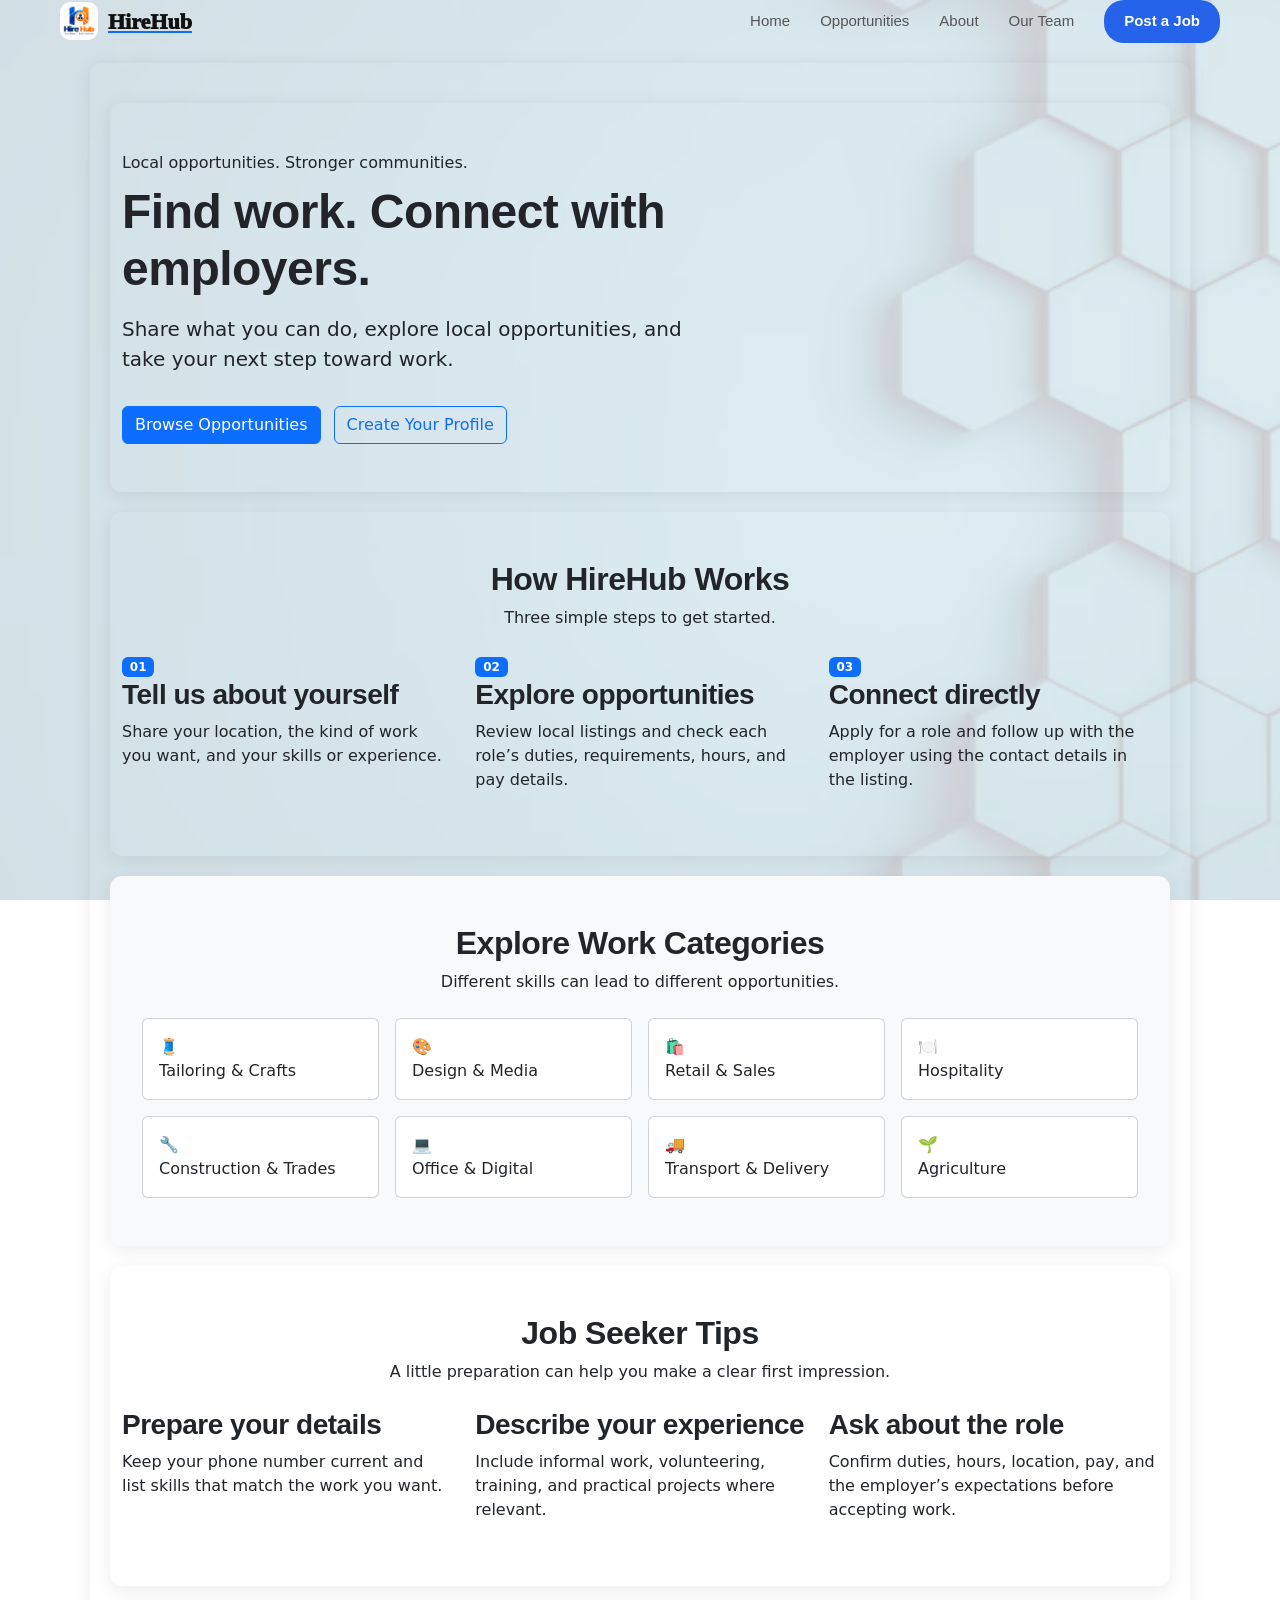
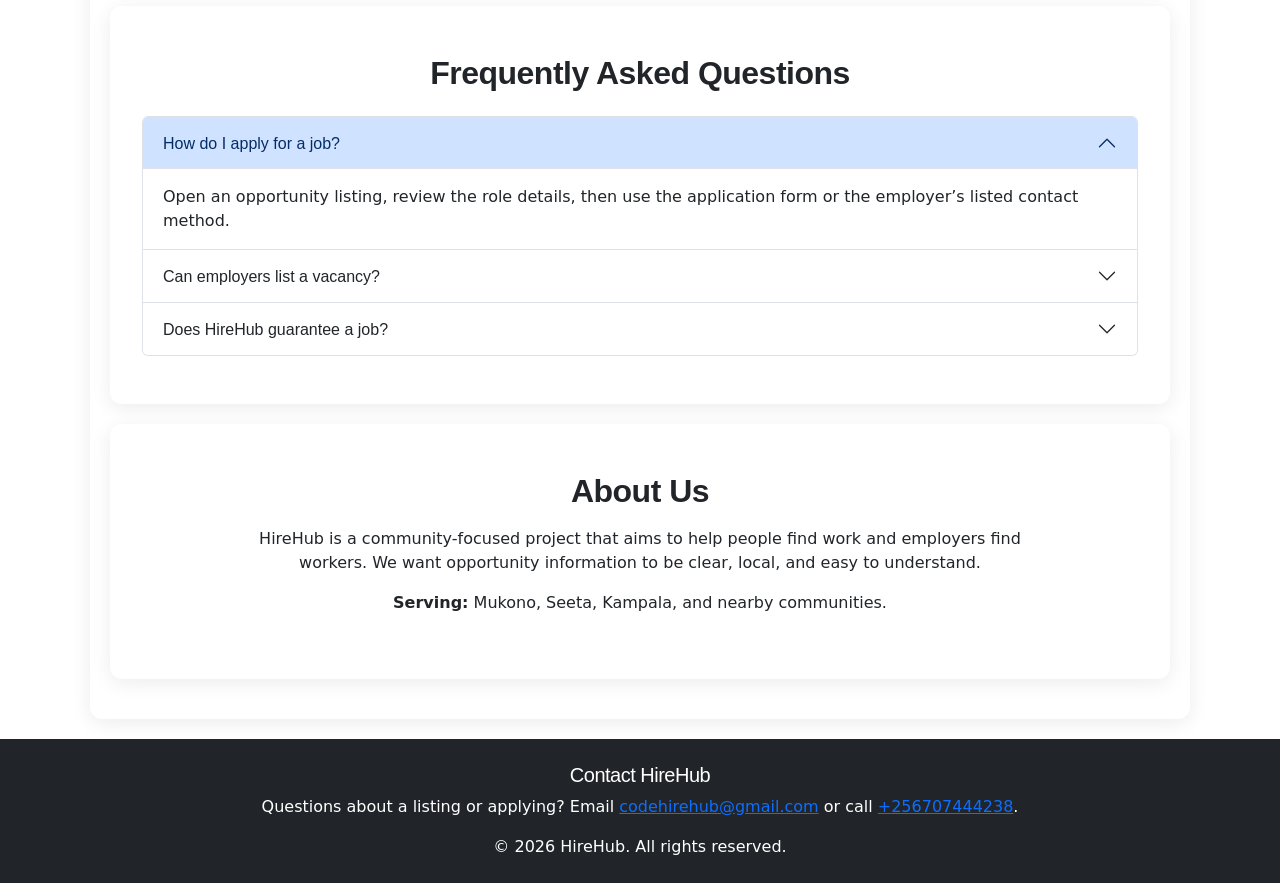
==== commit 6c777a8b: "layout" ====
--- a/index.html
+++ b/index.html
@@ -15,18 +15,23 @@
     
 </head>
 <body>
-<header class="bg-primary text-white text-center py-4">
-    <a href="index.html" aria-label="HireHub home"><img src="images/logo.jpeg" alt="HireHub logo" class="img-fluid w-25"></a>
-    <h1>HireHub</h1>
-    <p>Connecting job seekers with employers.</p>
-    <nav class="navbar justify-content-center" aria-label="Main navigation">
-        <a class="nav-link text-white mx-2" href="#home">Home</a>
-        <a class="nav-link text-white mx-2" href="opportunities.html">Opportunities</a>
-        <a class="nav-link text-white mx-2" href="employers.html">For Employers</a>
-        <a class="nav-link text-white mx-2" href="#about">About</a>
-        <a class="nav-link text-white mx-2" href="Ourteam.html">Our Team</a>
+
+    <header class="main-header">
+  <div class="header-inner">
+    <a href="index.html" class="logo-area">
+      <img src="images/logo.png.jpeg" alt="HireHub Logo">
+      <span>HireHub</span>
+    </a>
+    <nav class="nav-links">
+      <a href="index.html">Home</a>
+      <a href="opportunities.html">Opportunities</a>
+      <a href="index.html#About">About</a>
+      <a href="Ourteam.html">Our Team</a>
+      <a href="employers.html"class="btn-post">Post a Job</a>
     </nav>
+  </div>
 </header>
+
 <main>
     <section id="home" class="container py-5"><div class="row align-items-center g-4"><div class="col-lg-7 text-center text-lg-start">
         <span class="eyebrow">Local opportunities. Stronger communities.</span>
@@ -70,7 +75,7 @@
         <div class="accordion-item"><h3 class="accordion-header"><button class="accordion-button collapsed" type="button" data-bs-toggle="collapse" data-bs-target="#faqThree">Does HireHub guarantee a job?</button></h3><div id="faqThree" class="accordion-collapse collapse" data-bs-parent="#faqList"><div class="accordion-body">No. HireHub helps people discover opportunities and connect with employers. Employers make their own hiring decisions.</div></div></div>
     </div></div></section>
 
-    <section id="about" class="container py-5 text-center"><h2>About HireHub</h2><p class="mt-3 mx-auto w-75">HireHub is a community-focused project that aims to help people find work and employers find workers. We want opportunity information to be clear, local, and easy to understand.</p><p><strong>Serving:</strong> Mukono, Seeta, Kampala, and nearby communities.</p></section>
+    <section id="About" class="container py-5 text-center"><h2>About Us</h2><p class="mt-3 mx-auto w-75">HireHub is a community-focused project that aims to help people find work and employers find workers. We want opportunity information to be clear, local, and easy to understand.</p><p><strong>Serving:</strong> Mukono, Seeta, Kampala, and nearby communities.</p></section>
 </main>
 <footer class="bg-dark text-white text-center p-4" id="contact"><h2 class="h5">Contact HireHub</h2><p>Questions about a listing or applying? Email <a href="mailto:codehirehub@gmail.com">codehirehub@gmail.com</a> or call <a href="tel:+256707444238">+256707444238</a>.</p><p class="mb-0">&copy; 2026 HireHub. All rights reserved.</p></footer>
 <script src="https://cdn.jsdelivr.net/npm/bootstrap@5.3.8/dist/js/bootstrap.bundle.min.js"></script>
--- a/index.css
+++ b/index.css
@@ -1,7 +1,39 @@
-/* CHANGE ALL HEADINGS AT ONCE */
+
+body {
+  background-image: url('images/pic.avif'); 
+  background-size: cover;
+  background-position: center;
+  background-repeat: no-repeat;
+  background-attachment: fixed;
+  position: relative;
+  margin: 0;
+  min-height: 100vh;
+}
+
+
+body::before {
+  content: ""; /* THIS IS REQUIRED - without it, ::before shows nothing */
+  position: fixed;
+  top: 0;
+  left: 0;
+  width: 100%;
+  height: 100%;
+  background-color:rgba(255, 255, 255, 0.8); /* white with 80% opacity */
+  z-index: -1; /* puts it behind your content */
+}
+
+  main, section, .content {
+  background-image: ("images/pic.avif");
+  border-radius: 12px;
+  padding: 20px;
+  max-width: 1100px;
+  margin: 20px auto;
+  box-shadow: 0 4px 20px rgba(0,0,0,0.08);
+}
+
 h1, h2, h3, h4, h5, h6 {
   font-family: 'Poppins', sans-serif;
-  font-weight: 700;
+  font-weight: 900;
   letter-spacing: -0.5px;
 }
 
@@ -9,12 +41,68 @@
 header{
     font-size: medium;
     font-family: sans-serif;
-    font-style: oblique;
-}
-body{
-    background-color: cornsilk;
-}
+    font-style: poppins;
+    font: weight 850px;
+
 .site-header{
     display:flex;
     padding: 20px;
 }
+/* ===== PRO MODERN HEADER - FOR ALL PAGES ===== */
+.main-header {
+  background: white;
+  border-bottom: 1px solid #e5e7eb;
+  padding: 10px 0;
+  position: sticky;
+  top: 0;
+  z-index: 1000;
+  box-shadow: 0 2px 10px rgba(0,0,0,0.05);
+}
+.header-inner {
+  max-width: 1200px;
+  margin: 0 auto;
+  padding: 0 20px;
+  display: flex;
+  justify-content: space-between;
+  align-items: center;
+}
+.logo-area {
+  display: flex;
+  align-items: center;
+  gap: 10px;
+  text-decoration: bold;
+}
+.logo-area img {
+  width: 38px;
+  height: 38px;
+  object-fit: contain;
+  border-radius: 10px;
+}
+.logo-area span {
+  font-family: 'Playfair Display', serif;
+  font-weight: 1000;
+  font-size: 22px;
+  color: #111;
+}
+.nav-links {
+  display: flex;
+  gap: 30px;
+  align-items: center;
+}
+.nav-links a {
+  text-decoration: none;
+  color: #555;
+  font-weight: 500;
+  font-size: 15px;
+  transition:0.2s;
+}
+.nav-links a:hover {
+  color: #2563eb;
+}
+.btn-post {
+  background: #2563eb !important;
+  color: white !important;
+  padding: 10px 20px;
+  border-radius: 20px;
+  font-weight: 600 !important;
+}
--- a/index.css
+++ b/index.css
@@ -1,7 +1,39 @@
-/* CHANGE ALL HEADINGS AT ONCE */
+
+body {
+  background-image: url('images/pic.avif'); 
+  background-size: cover;
+  background-position: center;
+  background-repeat: no-repeat;
+  background-attachment: fixed;
+  position: relative;
+  margin: 0;
+  min-height: 100vh;
+}
+
+
+body::before {
+  content: ""; /* THIS IS REQUIRED - without it, ::before shows nothing */
+  position: fixed;
+  top: 0;
+  left: 0;
+  width: 100%;
+  height: 100%;
+  background-color:rgba(255, 255, 255, 0.8); /* white with 80% opacity */
+  z-index: -1; /* puts it behind your content */
+}
+
+  main, section, .content {
+  background-image: ("images/pic.avif");
+  border-radius: 12px;
+  padding: 20px;
+  max-width: 1100px;
+  margin: 20px auto;
+  box-shadow: 0 4px 20px rgba(0,0,0,0.08);
+}
+
 h1, h2, h3, h4, h5, h6 {
   font-family: 'Poppins', sans-serif;
-  font-weight: 700;
+  font-weight: 900;
   letter-spacing: -0.5px;
 }
 
@@ -9,12 +41,68 @@
 header{
     font-size: medium;
     font-family: sans-serif;
-    font-style: oblique;
-}
-body{
-    background-color: cornsilk;
-}
+    font-style: poppins;
+    font: weight 850px;
+
 .site-header{
     display:flex;
     padding: 20px;
 }
+/* ===== PRO MODERN HEADER - FOR ALL PAGES ===== */
+.main-header {
+  background: white;
+  border-bottom: 1px solid #e5e7eb;
+  padding: 10px 0;
+  position: sticky;
+  top: 0;
+  z-index: 1000;
+  box-shadow: 0 2px 10px rgba(0,0,0,0.05);
+}
+.header-inner {
+  max-width: 1200px;
+  margin: 0 auto;
+  padding: 0 20px;
+  display: flex;
+  justify-content: space-between;
+  align-items: center;
+}
+.logo-area {
+  display: flex;
+  align-items: center;
+  gap: 10px;
+  text-decoration: bold;
+}
+.logo-area img {
+  width: 38px;
+  height: 38px;
+  object-fit: contain;
+  border-radius: 10px;
+}
+.logo-area span {
+  font-family: 'Playfair Display', serif;
+  font-weight: 1000;
+  font-size: 22px;
+  color: #111;
+}
+.nav-links {
+  display: flex;
+  gap: 30px;
+  align-items: center;
+}
+.nav-links a {
+  text-decoration: none;
+  color: #555;
+  font-weight: 500;
+  font-size: 15px;
+  transition:0.2s;
+}
+.nav-links a:hover {
+  color: #2563eb;
+}
+.btn-post {
+  background: #2563eb !important;
+  color: white !important;
+  padding: 10px 20px;
+  border-radius: 20px;
+  font-weight: 600 !important;
+}
